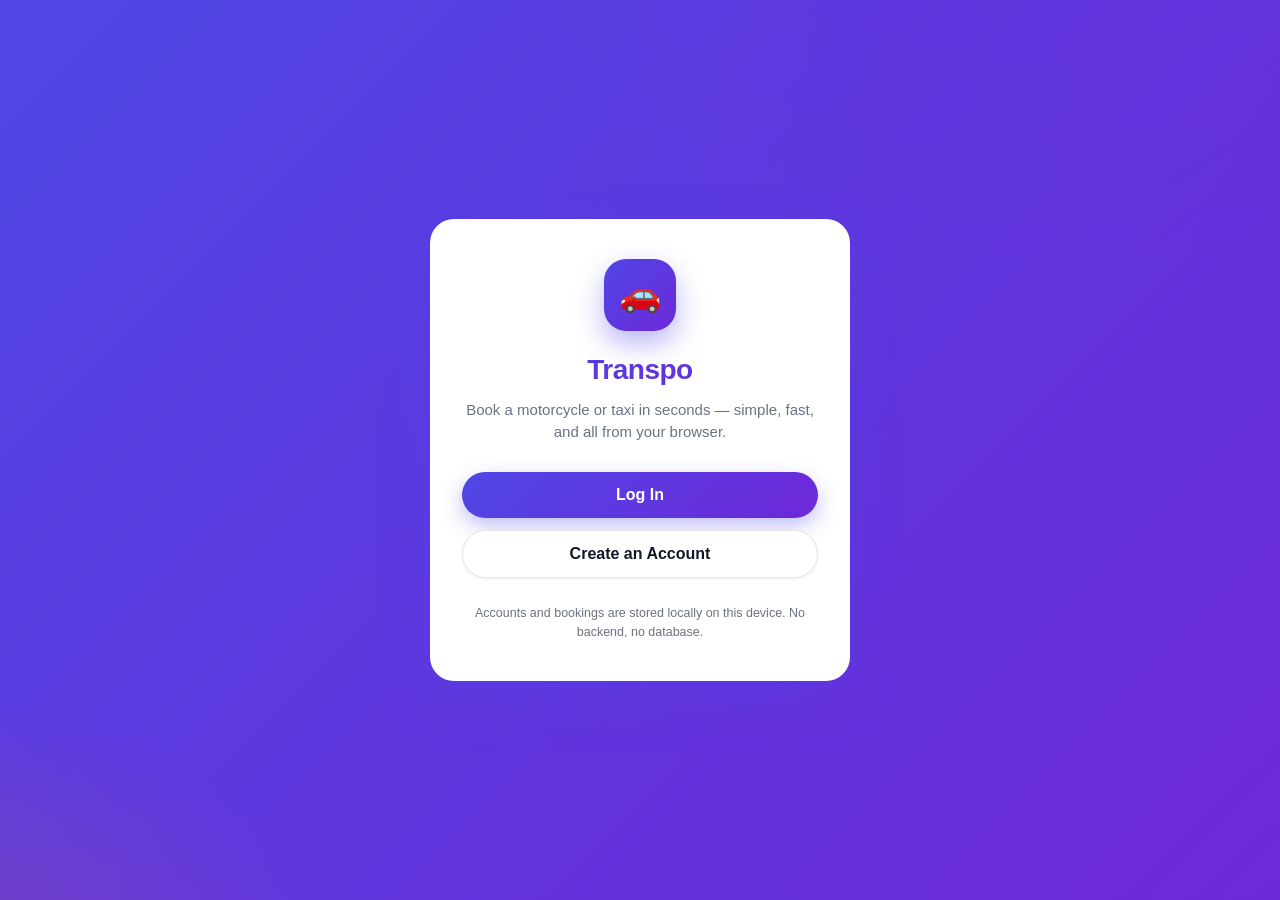
==== index.html @ 3ada086d "Initial commit" ====
<!DOCTYPE html>
<html lang="en">
<head>
  <meta charset="UTF-8">
  <meta name="viewport" content="width=device-width, initial-scale=1.0">
  <title>Transpo — Public Transportation Booking</title>
  <link rel="stylesheet" href="css/style.css">
</head>
<body>
  <main class="landing">
    <section class="landing-card">
      <div class="logo-badge">🚗</div>
      <h1 class="brand">Transpo</h1>
      <p class="tagline">Book a motorcycle or taxi in seconds — simple, fast, and all from your browser.</p>

      <div class="landing-actions">
        <a href="login.html" class="btn btn-primary btn-lg btn-block">Log In</a>
        <a href="register.html" class="btn btn-outline btn-lg btn-block">Create an Account</a>
      </div>

      <p class="landing-note">Accounts and bookings are stored locally on this device. No backend, no database.</p>
    </section>
  </main>

  <script src="js/storage.js"></script>
  <script>
    (function () {
      if (PTB.getCurrentUser()) {
        location.replace('dashboard.html');
      }
    })();
  </script>
</body>
</html>
---- css/style.css ----
/* ============================================================
   Transpo — Public Transportation Booking System
   Design system: indigo/purple primary, gray secondary, orange accent
   ============================================================ */

:root {
  --primary: #4f46e5;
  --primary-dark: #4338ca;
  --purple: #6d28d9;
  --gradient: linear-gradient(135deg, #4f46e5 0%, #6d28d9 100%);
  --accent: #f97316;
  --accent-soft: #fff4ed;
  --bg: #f5f6fa;
  --surface: #ffffff;
  --border: #e5e7eb;
  --text: #111827;
  --text-muted: #6b7280;
  --success: #16a34a;
  --success-soft: #ecfdf5;
  --danger: #dc2626;
  --danger-soft: #fef2f2;
  --info-soft: #eff6ff;
  --radius: 16px;
  --radius-sm: 10px;
  --shadow-sm: 0 1px 3px rgba(17, 24, 39, 0.08);
  --shadow: 0 10px 30px rgba(17, 24, 39, 0.08);
  --shadow-lg: 0 20px 50px rgba(79, 70, 229, 0.25);
  --font: -apple-system, BlinkMacSystemFont, "Segoe UI", Roboto, Helvetica, Arial, sans-serif;
}

*,
*::before,
*::after {
  box-sizing: border-box;
  margin: 0;
  padding: 0;
}

html {
  -webkit-text-size-adjust: 100%;
}

body {
  font-family: var(--font);
  background: var(--bg);
  color: var(--text);
  line-height: 1.5;
  min-height: 100vh;
}

a {
  color: var(--primary);
  text-decoration: none;
  font-weight: 600;
}

a:hover {
  color: var(--primary-dark);
}

button {
  font-family: inherit;
  cursor: pointer;
}

input {
  font-family: inherit;
}

/* ---------- Buttons ---------- */

.btn {
  display: inline-flex;
  align-items: center;
  justify-content: center;
  gap: 8px;
  border: none;
  border-radius: 9999px;
  padding: 12px 22px;
  font-size: 15px;
  font-weight: 600;
  line-height: 1;
  transition: transform 0.15s ease, box-shadow 0.15s ease, background-color 0.15s ease;
}

.btn:active {
  transform: scale(0.98);
}

.btn:disabled {
  opacity: 0.5;
  cursor: not-allowed;
  transform: none;
}

.btn-primary {
  background: var(--gradient);
  color: #fff;
  box-shadow: 0 8px 20px rgba(79, 70, 229, 0.35);
}

.btn-primary:hover:not(:disabled) {
  box-shadow: var(--shadow-lg);
}

.btn-accent {
  background: var(--accent);
  color: #fff;
  box-shadow: 0 8px 20px rgba(249, 115, 22, 0.3);
}

.btn-outline {
  background: var(--surface);
  color: var(--text);
  border: 1px solid var(--border);
  box-shadow: var(--shadow-sm);
}

.btn-outline:hover:not(:disabled) {
  border-color: var(--primary);
  color: var(--primary);
}

.btn-danger {
  background: var(--danger);
  color: #fff;
}

.btn-block {
  width: 100%;
}

.btn-lg {
  padding: 15px 26px;
  font-size: 16px;
}

/* ---------- Forms ---------- */

.form-group {
  margin-bottom: 18px;
}

.form-head {
  font-size: 20px;
  font-weight: 800;
  line-height: 1.3;
  margin-bottom: 16px;
}

.label {
  display: block;
  font-size: 13px;
  font-weight: 600;
  color: var(--text);
  margin-bottom: 6px;
}

.input {
  width: 100%;
  padding: 12px 14px;
  font-size: 15px;
  color: var(--text);
  background: var(--surface);
  border: 1.5px solid var(--border);
  border-radius: var(--radius-sm);
  transition: border-color 0.15s ease, box-shadow 0.15s ease;
}

.input:focus {
  outline: none;
  border-color: var(--primary);
  box-shadow: 0 0 0 3px rgba(79, 70, 229, 0.15);
}

.input.readonly {
  background: #f3f4f6;
  color: var(--text-muted);
  cursor: not-allowed;
}

.input:disabled {
  background: #f3f4f6;
  color: var(--text-muted);
  cursor: not-allowed;
  opacity: 1;
}

.input.invalid {
  border-color: var(--danger);
}

.field-error {
  display: none;
  font-size: 12.5px;
  color: var(--danger);
  margin-top: 5px;
}

.input.invalid + .field-error,
.field-error.show {
  display: block;
}

.password-wrap {
  position: relative;
}

.password-wrap .input {
  padding-right: 70px;
}

.toggle-pw {
  position: absolute;
  right: 8px;
  top: 50%;
  transform: translateY(-50%);
  background: none;
  border: none;
  color: var(--primary);
  font-size: 12.5px;
  font-weight: 600;
  padding: 6px 10px;
}

/* ---------- Alerts & badges ---------- */

.alert {
  display: none;
  padding: 12px 14px;
  border-radius: var(--radius-sm);
  font-size: 14px;
  margin-bottom: 16px;
}

.alert.show {
  display: block;
}

.alert-success {
  background: var(--success-soft);
  color: var(--success);
  border: 1px solid #bbf7d0;
}

.alert-error {
  background: var(--danger-soft);
  color: var(--danger);
  border: 1px solid #fecaca;
}

.alert-info {
  background: var(--info-soft);
  color: #1d4ed8;
  border: 1px solid #bfdbfe;
  font-size: 13px;
}

.badge {
  display: inline-flex;
  align-items: center;
  gap: 6px;
  padding: 4px 12px;
  border-radius: 9999px;
  font-size: 12.5px;
  font-weight: 700;
}

.badge-available,
.badge-active {
  background: var(--success-soft);
  color: var(--success);
}

.badge-unavailable,
.badge-offline,
.badge-cancelled {
  background: var(--danger-soft);
  color: var(--danger);
}

/* ---------- Cards ---------- */

.card {
  background: var(--surface);
  border: 1px solid var(--border);
  border-radius: var(--radius);
  box-shadow: var(--shadow-sm);
  padding: 20px;
}

/* ---------- Landing page ---------- */

.landing {
  min-height: 100vh;
  background:
    radial-gradient(1000px 600px at 85% -10%, rgba(109, 40, 217, 0.25), transparent 60%),
    radial-gradient(800px 500px at -10% 110%, rgba(249, 115, 22, 0.18), transparent 60%),
    var(--gradient);
  display: flex;
  align-items: center;
  justify-content: center;
  padding: 24px;
}

.landing-card {
  width: 100%;
  max-width: 420px;
  background: var(--surface);
  border-radius: 24px;
  box-shadow: var(--shadow-lg);
  padding: 40px 32px;
  text-align: center;
}

.logo-badge {
  width: 72px;
  height: 72px;
  border-radius: 22px;
  background: var(--gradient);
  display: inline-flex;
  align-items: center;
  justify-content: center;
  font-size: 34px;
  box-shadow: 0 12px 28px rgba(79, 70, 229, 0.4);
  margin-bottom: 18px;
}

.brand {
  font-size: 28px;
  font-weight: 800;
  letter-spacing: -0.5px;
}

.brand {
  background: var(--gradient);
  -webkit-background-clip: text;
  background-clip: text;
  -webkit-text-fill-color: transparent;
}

.landing-card p.tagline {
  color: var(--text-muted);
  margin: 8px 0 28px;
  font-size: 15px;
}

.landing-actions {
  display: flex;
  flex-direction: column;
  gap: 12px;
}

.landing-note {
  margin-top: 26px;
  font-size: 12.5px;
  color: var(--text-muted);
}

/* ---------- Auth pages ---------- */

.auth-page {
  min-height: 100vh;
  display: flex;
  align-items: center;
  justify-content: center;
  padding: 24px;
  background:
    radial-gradient(800px 500px at 110% -10%, rgba(109, 40, 217, 0.12), transparent 55%),
    radial-gradient(700px 450px at -10% 115%, rgba(249, 115, 22, 0.12), transparent 55%),
    var(--bg);
}

.auth-card {
  width: 100%;
  max-width: 400px;
  background: var(--surface);
  border-radius: 20px;
  box-shadow: var(--shadow);
  padding: 34px 30px;
}

.auth-card h1 {
  font-size: 22px;
  margin-bottom: 4px;
}

.auth-card .sub {
  color: var(--text-muted);
  font-size: 14px;
  margin-bottom: 24px;
}

.auth-switch {
  text-align: center;
  margin-top: 20px;
  font-size: 14px;
  color: var(--text-muted);
}

.auth-switch a {
  color: var(--accent);
}

.auth-switch a:hover {
  color: #ea580c;
}

/* ---------- App layout ---------- */

.app {
  max-width: 520px;
  margin: 0 auto;
  padding: 16px 16px 48px;
}

.topbar {
  display: flex;
  align-items: center;
  justify-content: space-between;
  gap: 10px;
  padding: 10px 2px 18px;
  position: relative;
  border-bottom: 1px solid var(--border);
}

.topbar .brand-sm {
  font-size: 18px;
  font-weight: 800;
  background: var(--gradient);
  -webkit-background-clip: text;
  background-clip: text;
  -webkit-text-fill-color: transparent;
}

.nav-links {
  display: flex;
  gap: 6px;
}

.nav-link {
  background: none;
  border: 1px solid var(--border);
  border-radius: 9999px;
  padding: 7px 13px;
  font-size: 13px;
  font-weight: 600;
  color: var(--text-muted);
  transition: all 0.15s ease;
}

.nav-link:hover {
  color: var(--primary);
  border-color: var(--primary);
}

.nav-link.active {
  background: var(--gradient);
  color: #fff;
  border-color: transparent;
}

/* Hamburger toggle button (hidden on desktop) */
.nav-toggle {
  display: none;
  width: 42px;
  height: 42px;
  margin-left: auto;
  border: 1px solid var(--border);
  border-radius: var(--radius-sm);
  background: var(--surface);
  box-shadow: var(--shadow-sm);
  padding: 0;
  justify-content: center;
  align-items: center;
  flex-direction: column;
  gap: 5px;
}

.nav-toggle span {
  display: block;
  width: 20px;
  height: 2px;
  border-radius: 2px;
  background: var(--text);
  transition: transform 0.2s ease, opacity 0.2s ease;
}

.nav-toggle.open span:nth-child(1) {
  transform: translateY(7px) rotate(45deg);
}

.nav-toggle.open span:nth-child(2) {
  opacity: 0;
}

.nav-toggle.open span:nth-child(3) {
  transform: translateY(-7px) rotate(-45deg);
}

/* Responsive: collapse navbar into hamburger menu */
@media (max-width: 560px) {
  .topbar {
    flex-wrap: nowrap;
  }

  .nav-links {
    display: none;
    flex-direction: column;
    align-items: stretch;
    position: absolute;
    top: calc(100% + 4px);
    left: 0;
    right: 0;
    background: var(--surface);
    border: 1px solid var(--border);
    border-radius: var(--radius);
    box-shadow: var(--shadow);
    padding: 10px;
    gap: 8px;
    z-index: 40;
  }

  .nav-links.open {
    display: flex;
  }

  .nav-toggle {
    display: inline-flex;
  }
}

.page-title {
  font-size: 22px;
  font-weight: 800;
  letter-spacing: -0.3px;
  margin-bottom: 4px;
}

.profile-avatar {
  width: 92px;
  height: 92px;
  margin: 10px auto 12px;
  display: flex;
  align-items: center;
  justify-content: center;
  border-radius: 50%;
  background: var(--gradient);
  color: #fff;
  font-size: 34px;
  font-weight: 800;
  letter-spacing: 1px;
  box-shadow: 0 10px 24px rgba(79, 70, 229, 0.35);
}

.profile-name {
  font-size: 20px;
  font-weight: 800;
  text-align: center;
  margin-bottom: 2px;
}

.page-sub {
  color: var(--text-muted);
  font-size: 14px;
  margin-bottom: 20px;
}

/* ---------- Dashboard ---------- */

.hero-card {
  background: var(--gradient);
  color: #fff;
  border-radius: var(--radius);
  padding: 26px 22px;
  margin-bottom: 20px;
  box-shadow: var(--shadow-lg);
}

.hero-card h2 {
  font-size: 22px;
  font-weight: 800;
  margin-bottom: 4px;
}

.hero-card p {
  opacity: 0.9;
  font-size: 14px;
}

.menu-grid {
  display: grid;
  grid-template-columns: 1fr 1fr;
  gap: 14px;
}

.menu-card {
  background: var(--surface);
  border: 1px solid var(--border);
  border-radius: var(--radius);
  box-shadow: var(--shadow-sm);
  padding: 20px 16px;
  text-align: center;
  transition: transform 0.15s ease, box-shadow 0.15s ease, border-color 0.15s ease;
}

.menu-card.clickable {
  cursor: pointer;
}

.menu-card.clickable:hover {
  transform: translateY(-3px);
  border-color: var(--primary);
  box-shadow: var(--shadow);
}

.menu-card .menu-icon {
  font-size: 30px;
  margin-bottom: 10px;
  display: block;
}

.menu-card .menu-label {
  font-weight: 700;
  font-size: 15px;
}

.menu-card .menu-desc {
  font-size: 12.5px;
  color: var(--text-muted);
  margin-top: 3px;
}

.menu-card.full {
  grid-column: 1 / -1;
  display: flex;
  align-items: center;
  justify-content: space-between;
  text-align: left;
  padding: 18px 20px;
}

.menu-card.full .btn {
  padding: 10px 18px;
  font-size: 13.5px;
}

.dashboard-stats {
  display: grid;
  grid-template-columns: 1fr 1fr;
  gap: 14px;
  margin-top: 14px;
}

.stat-card {
  background: var(--surface);
  border: 1px solid var(--border);
  border-radius: var(--radius);
  box-shadow: var(--shadow-sm);
  padding: 16px;
  cursor: pointer;
  transition: border-color 0.15s ease, transform 0.15s ease;
}

.stat-card:hover {
  border-color: var(--primary);
  transform: translateY(-2px);
}

.stat-card .stat-value {
  font-size: 24px;
  font-weight: 800;
  color: var(--primary);
}

.stat-card .stat-label {
  font-size: 12.5px;
  color: var(--text-muted);
}

/* ---------- Services ---------- */

.service-card {
  background: var(--surface);
  border: 1px solid var(--border);
  border-radius: var(--radius);
  box-shadow: var(--shadow-sm);
  padding: 22px 20px;
  margin-bottom: 16px;
  transition: border-color 0.15s ease, transform 0.15s ease;
}

.service-card.offline {
  opacity: 0.6;
}

/* Available driver pool */

.driver-pool {
  display: none;
  margin-bottom: 14px;
}

.driver-pool.show {
  display: block;
}

.driver-pool-card {
  display: flex;
  align-items: center;
  gap: 12px;
  background: var(--bg);
  border: 1px solid var(--border);
  border-radius: var(--radius-sm);
  padding: 10px 12px;
}

.driver-pool-card + .driver-pool-card {
  margin-top: 8px;
}

.driver-pool-card .driver-avatar {
  width: 42px;
  height: 42px;
  font-size: 17px;
  margin-bottom: 0;
  flex-shrink: 0;
}

.dp-info {
  flex: 1;
  min-width: 0;
}

.dp-name {
  font-weight: 700;
  font-size: 14px;
}

.dp-phone {
  font-size: 12.5px;
  color: var(--text-muted);
}

.driver-pool-card .btn-sm {
  padding: 9px 16px;
  font-size: 13px;
  flex-shrink: 0;
}

.empty-state.small {
  padding: 28px 20px;
}

.empty-state.small .em-icon {
  font-size: 32px;
}

.empty-state.small h3 {
  font-size: 15px;
}

.empty-state.small p {
  margin-bottom: 0;
}

.service-head {
  display: flex;
  align-items: center;
  gap: 14px;
  margin-bottom: 14px;
}

.service-icon {
  width: 52px;
  height: 52px;
  border-radius: 14px;
  background: var(--info-soft);
  display: flex;
  align-items: center;
  justify-content: center;
  font-size: 26px;
}

.service-head .s-name {
  font-size: 18px;
  font-weight: 800;
}

.service-head .s-sub {
  font-size: 13px;
  color: var(--text-muted);
  margin-top: 2px;
}

.service-prices {
  display: grid;
  grid-template-columns: 1fr 1fr;
  gap: 10px;
  margin-bottom: 16px;
}

.price-chip {
  background: var(--bg);
  border-radius: var(--radius-sm);
  padding: 10px 12px;
}

.price-chip .pc-label {
  font-size: 12px;
  color: var(--text-muted);
}

.price-chip .pc-value {
  font-size: 16px;
  font-weight: 800;
  color: var(--text);
}

.price-chip .pc-value .unit {
  font-size: 12px;
  font-weight: 600;
  color: var(--text-muted);
}

/* ---------- Booking / map ---------- */

.service-banner {
  display: flex;
  align-items: center;
  gap: 12px;
  background: var(--gradient);
  color: #fff;
  border-radius: var(--radius);
  padding: 16px 18px;
  margin-bottom: 18px;
  box-shadow: var(--shadow-lg);
}

.service-banner .sb-icon {
  font-size: 28px;
}

.service-banner .sb-name {
  font-weight: 800;
  font-size: 17px;
}

.service-banner .sb-sub {
  opacity: 0.9;
  font-size: 13px;
}

.map-block {
  position: relative;
  margin-bottom: 6px;
}

.map {
  position: relative;
  height: 360px;
  border-radius: var(--radius);
  border: 1.5px solid var(--border);
  overflow: hidden;
  z-index: 1;
}

.map .leaflet-container {
  z-index: 0;
  border-radius: inherit;
  font-family: var(--font);
}

.map-label {
  position: absolute;
  top: 12px;
  left: 50%;
  transform: translateX(-50%);
  background: rgba(255, 255, 255, 0.92);
  border: 1px solid var(--border);
  border-radius: 9999px;
  padding: 5px 14px;
  font-size: 11.5px;
  font-weight: 700;
  color: var(--text-muted);
  box-shadow: var(--shadow-sm);
  z-index: 1100;
  pointer-events: none;
  white-space: nowrap;
}

.leaflet-div-icon {
  background: transparent;
  border: none;
}

/* Custom map pins */
.pin {
  position: relative;
  width: 32px;
  height: 32px;
  border-radius: 50% 50% 50% 0;
  transform: rotate(-45deg);
  display: flex;
  align-items: center;
  justify-content: center;
  box-shadow: 0 6px 16px rgba(17, 24, 39, 0.35);
}

.pin span {
  transform: rotate(45deg);
  color: #fff;
  font-weight: 800;
  font-size: 14px;
}

.pin-pickup {
  background: var(--primary);
}

.pin-dest {
  background: var(--accent);
}

.map-legend {
  display: flex;
  gap: 16px;
  font-size: 12px;
  color: var(--text-muted);
  margin-bottom: 14px;
}

.map-legend .leg {
  display: inline-flex;
  align-items: center;
  gap: 6px;
}

.leg-dot {
  width: 11px;
  height: 11px;
  border-radius: 50%;
  display: inline-block;
}

.leg-dot.pickup {
  background: var(--primary);
}

.leg-dot.dropoff {
  background: var(--accent);
}

.route-readout {
  background: var(--surface);
  border: 1px solid var(--border);
  border-radius: var(--radius);
  box-shadow: var(--shadow-sm);
  padding: 14px 16px;
  margin-bottom: 16px;
  font-size: 14px;
}

.route-row {
  display: flex;
  align-items: center;
  gap: 10px;
}

.route-row .rr-icon {
  font-size: 16px;
}

.route-row .rr-text {
  color: var(--text-muted);
}

.route-row .rr-text strong {
  color: var(--text);
}

.route-row + .route-row {
  margin-top: 8px;
  padding-top: 8px;
  border-top: 1px dashed var(--border);
}

/* Stepper */

.stepper {
  display: inline-flex;
  align-items: center;
  gap: 16px;
  background: var(--bg);
  border: 1.5px solid var(--border);
  border-radius: 9999px;
  padding: 6px;
}

.stepper button {
  width: 34px;
  height: 34px;
  border-radius: 50%;
  border: none;
  background: var(--gradient);
  color: #fff;
  font-size: 18px;
  font-weight: 700;
  line-height: 1;
  transition: transform 0.12s ease;
}

.stepper button:active {
  transform: scale(0.92);
}

.stepper button:disabled {
  background: #d1d5db;
  cursor: not-allowed;
}

.stepper .count {
  font-size: 17px;
  font-weight: 800;
  min-width: 12px;
  text-align: center;
}

/* Fare board */

.fare-board {
  background: var(--surface);
  border: 1px solid var(--border);
  border-radius: var(--radius);
  box-shadow: var(--shadow-sm);
  padding: 18px;
  margin-top: 16px;
}

.fare-row {
  display: flex;
  justify-content: space-between;
  font-size: 14px;
  color: var(--text-muted);
  padding: 5px 0;
}

.fare-row strong {
  color: var(--text);
  font-weight: 600;
}

.fare-total {
  display: flex;
  justify-content: space-between;
  align-items: center;
  border-top: 1.5px dashed var(--border);
  margin-top: 10px;
  padding-top: 12px;
  font-size: 15px;
  font-weight: 700;
}

.fare-total .amount {
  font-size: 24px;
  font-weight: 800;
  color: var(--accent);
}

/* Driver card */

.driver-card {
  background: var(--surface);
  border: 1px solid var(--border);
  border-radius: var(--radius);
  box-shadow: var(--shadow);
  padding: 20px;
  margin-top: 18px;
  text-align: center;
}

.driver-avatar {
  width: 60px;
  height: 60px;
  border-radius: 50%;
  background: var(--gradient);
  color: #fff;
  display: inline-flex;
  align-items: center;
  justify-content: center;
  font-size: 24px;
  font-weight: 800;
  margin-bottom: 10px;
}

.driver-name {
  font-size: 17px;
  font-weight: 800;
}

.driver-phone {
  color: var(--text-muted);
  font-size: 14px;
  margin: 4px 0 10px;
}

.success-msg {
  background: var(--success-soft);
  color: var(--success);
  border: 1px solid #bbf7d0;
  border-radius: var(--radius);
  padding: 16px;
  font-weight: 700;
  font-size: 15px;
  margin-top: 18px;
  text-align: center;
}

.success-msg.cancelled {
  background: var(--danger-soft);
  color: var(--danger);
  border-color: #fecaca;
}

/* ---------- Overlay / loading ---------- */

.overlay {
  position: fixed;
  inset: 0;
  background: rgba(17, 24, 39, 0.72);
  backdrop-filter: blur(3px);
  display: none;
  align-items: center;
  justify-content: center;
  z-index: 50;
}

.overlay.show {
  display: flex;
}

.overlay-box {
  background: var(--surface);
  border-radius: 20px;
  padding: 34px 38px;
  text-align: center;
  box-shadow: var(--shadow-lg);
  max-width: 320px;
  width: calc(100% - 40px);
}

.spinner {
  width: 46px;
  height: 46px;
  border-radius: 50%;
  border: 4px solid var(--border);
  border-top-color: var(--primary);
  animation: spin 0.9s linear infinite;
  margin: 0 auto 16px;
}

@keyframes spin {
  to {
    transform: rotate(360deg);
  }
}

.pulse-road {
  font-size: 34px;
  margin-bottom: 10px;
  animation: pulse 1.2s ease-in-out infinite;
}

@keyframes pulse {
  0%, 100% {
    transform: scale(1);
    opacity: 1;
  }
  50% {
    transform: scale(1.15);
    opacity: 0.7;
  }
}

.overlay-box .ov-title {
  font-weight: 800;
  font-size: 16px;
}

.overlay-box .ov-sub {
  font-size: 13.5px;
  color: var(--text-muted);
  margin-top: 6px;
}

/* ---------- History ---------- */

.booking-item {
  background: var(--surface);
  border: 1px solid var(--border);
  border-radius: var(--radius);
  box-shadow: var(--shadow-sm);
  padding: 18px 18px 14px;
  margin-bottom: 14px;
}

.booking-top {
  display: flex;
  align-items: center;
  justify-content: space-between;
  gap: 10px;
  margin-bottom: 10px;
}

.booking-service {
  display: flex;
  align-items: center;
  gap: 10px;
  font-weight: 800;
  font-size: 15px;
}

.booking-service .bs-icon {
  font-size: 20px;
  width: 38px;
  height: 38px;
  border-radius: 10px;
  background: var(--info-soft);
  display: inline-flex;
  align-items: center;
  justify-content: center;
}

.booking-route {
  font-size: 14px;
  color: var(--text);
  background: var(--bg);
  border-radius: var(--radius-sm);
  padding: 10px 12px;
  margin-bottom: 10px;
}

.booking-route .br-label {
  font-size: 11px;
  font-weight: 700;
  color: var(--text-muted);
  text-transform: uppercase;
  letter-spacing: 0.4px;
}

.booking-route .br-stop {
  font-weight: 700;
}

.booking-route .br-arrow {
  color: var(--text-muted);
  margin: 0 6px;
}

.booking-meta {
  display: grid;
  grid-template-columns: 1fr 1fr;
  gap: 8px;
  font-size: 13.5px;
  color: var(--text-muted);
  margin-bottom: 12px;
}

.booking-meta strong {
  color: var(--text);
}

.booking-meta .bm-fare {
  font-size: 17px;
  font-weight: 800;
  color: var(--accent);
}

.booking-meta .bm-fare strong {
  color: var(--accent);
}

.divider {
  border: none;
  border-top: 1px dashed var(--border);
  margin: 10px 0;
}

.booking-driver {
  font-size: 13.5px;
  color: var(--text-muted);
  margin-bottom: 12px;
}

.booking-driver strong {
  color: var(--text);
}

.booking-footer {
  display: flex;
  align-items: center;
  justify-content: space-between;
  gap: 10px;
}

.booking-date {
  font-size: 12px;
  color: var(--text-muted);
}

.cancel-btn {
  background: var(--danger-soft);
  color: var(--danger);
  border: 1px solid #fecaca;
  border-radius: 9999px;
  padding: 8px 18px;
  font-size: 13px;
  font-weight: 700;
  transition: background-color 0.15s ease;
}

.cancel-btn:hover {
  background: var(--danger);
  color: #fff;
}

.cancel-btn.confirming {
  background: var(--danger);
  color: #fff;
}

/* ---------- About ---------- */

.about-hero-icon {
  width: 52px;
  height: 52px;
  border-radius: 14px;
  background: rgba(255, 255, 255, 0.2);
  display: inline-flex;
  align-items: center;
  justify-content: center;
  font-size: 26px;
  margin-bottom: 12px;
}

.about-h {
  font-size: 15px;
  font-weight: 800;
  margin-bottom: 8px;
}

.about-p {
  font-size: 14px;
  color: var(--text-muted);
}

.about-p.sm {
  font-size: 13px;
  margin-top: 2px;
}

.about-feature {
  display: flex;
  align-items: flex-start;
  gap: 12px;
  padding: 6px 0;
}

.about-feature + .about-feature {
  border-top: 1px dashed var(--border);
  margin-top: 8px;
}

.about-feature .af-icon {
  width: 40px;
  height: 40px;
  border-radius: 10px;
  background: var(--info-soft);
  display: inline-flex;
  align-items: center;
  justify-content: center;
  font-size: 20px;
  flex-shrink: 0;
}

.about-steps {
  margin: 0;
  padding-left: 20px;
}

.about-steps li {
  font-size: 14px;
  color: var(--text-muted);
  margin-bottom: 8px;
}

.about-detail {
  display: flex;
  align-items: center;
  justify-content: space-between;
  gap: 12px;
  padding: 8px 0;
  font-size: 13.5px;
}

.about-detail + .about-detail {
  border-top: 1px dashed var(--border);
}

.about-detail .ad-label {
  color: var(--text-muted);
}

.about-detail .ad-value {
  font-weight: 700;
  text-align: right;
}

/* ---------- Footer ---------- */

.site-footer {
  background: #111827;
  color: #cbd5e1;
  border-top: 3px solid var(--primary);
  margin-top: 48px;
}

.site-footer a {
  color: #cbd5e1;
  font-weight: 600;
}

.site-footer a:hover {
  color: #fff;
}

.footer-inner {
  max-width: 560px;
  margin: 0 auto;
  padding: 28px 16px 18px;
}

.footer-head {
  display: flex;
  flex-wrap: wrap;
  justify-content: space-between;
  align-items: flex-start;
  gap: 18px;
  margin-bottom: 18px;
}

.footer-brand .brand-sm {
  font-size: 20px;
  font-weight: 800;
  color: #fff;
  background: var(--gradient);
  -webkit-background-clip: text;
  background-clip: text;
  -webkit-text-fill-color: transparent;
}

.footer-brand p {
  font-size: 13px;
  color: #9ca3af;
  margin-top: 4px;
  max-width: 210px;
}

.footer-links {
  display: grid;
  grid-template-columns: 1fr 1fr;
  gap: 6px 22px;
}

.footer-links a {
  font-size: 13.5px;
}

.footer-contact {
  border-top: 1px solid rgba(255, 255, 255, 0.12);
  padding-top: 16px;
  margin-bottom: 14px;
}

.fc-row {
  display: flex;
  align-items: center;
  gap: 10px;
  font-size: 13.5px;
  padding: 5px 0;
}

.fc-icon {
  width: 28px;
  height: 28px;
  border-radius: 8px;
  background: rgba(255, 255, 255, 0.1);
  display: inline-flex;
  align-items: center;
  justify-content: center;
  font-size: 14px;
  flex-shrink: 0;
}

.footer-bottom {
  border-top: 1px solid rgba(255, 255, 255, 0.12);
  padding-top: 14px;
  font-size: 12px;
  color: #9ca3af;
  text-align: center;
}

/* ---------- Empty state ---------- */

.empty-state {
  text-align: center;
  padding: 48px 20px;
  background: var(--surface);
  border: 1px dashed var(--border);
  border-radius: var(--radius);
}

.empty-state .em-icon {
  font-size: 44px;
  margin-bottom: 12px;
}

.empty-state h3 {
  font-size: 16px;
  margin-bottom: 4px;
}

.empty-state p {
  color: var(--text-muted);
  font-size: 13.5px;
  margin-bottom: 18px;
}

/* ---------- Utility ---------- */

.mt-16 { margin-top: 16px; }
.mt-8 { margin-top: 8px; }
.mb-16 { margin-bottom: 16px; }
.mb-8 { margin-bottom: 8px; }
.muted { color: var(--text-muted); }
.text-center { text-align: center; }
.hidden { display: none !important; }

@media (max-width: 420px) {
  .menu-grid,
  .dashboard-stats {
    grid-template-columns: 1fr;
  }

  .service-prices {
    grid-template-columns: 1fr;
  }
}
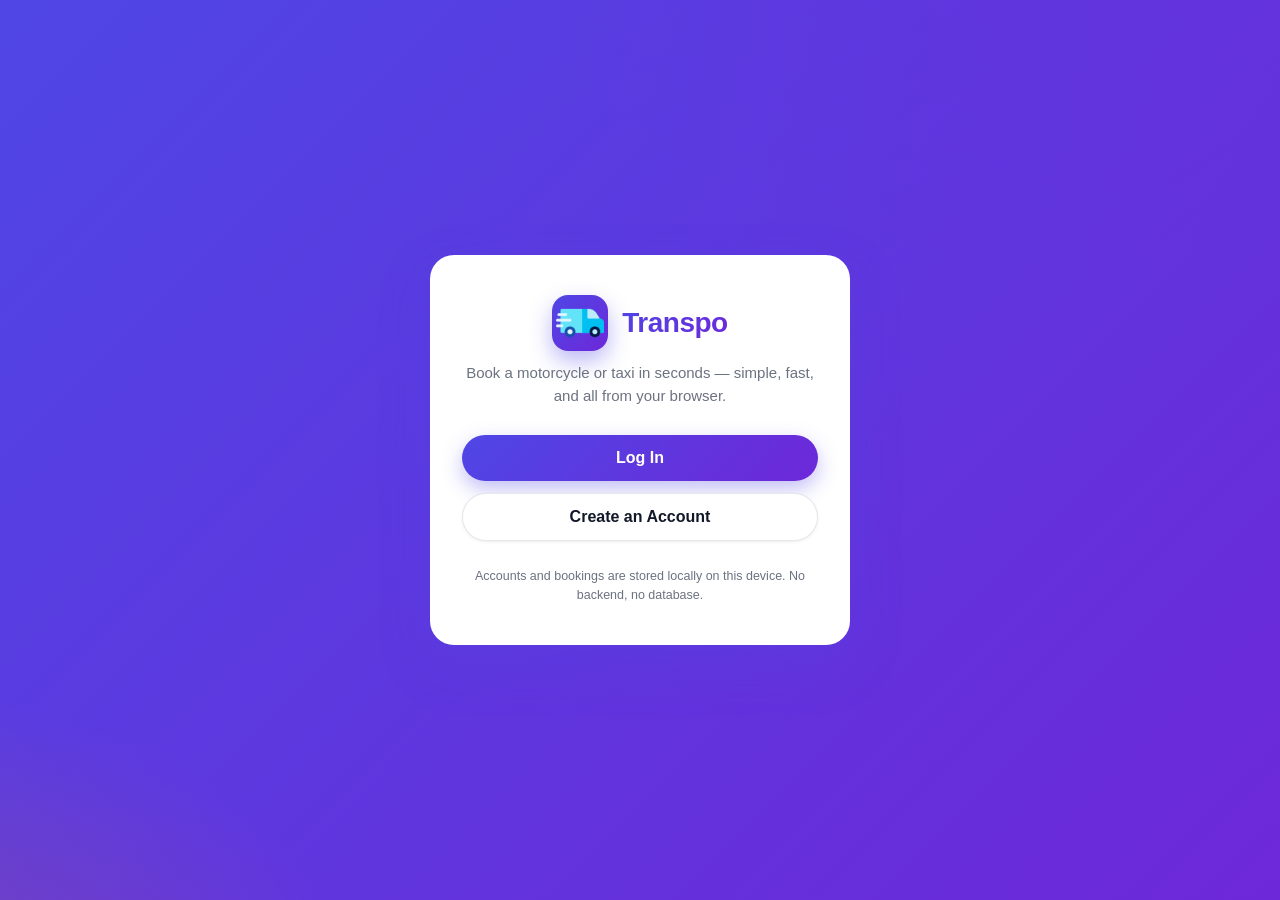
==== commit 56cff80d: "Update new changes" ====
--- a/index.html
+++ b/index.html
@@ -9,8 +9,10 @@
 <body>
   <main class="landing">
     <section class="landing-card">
-      <div class="logo-badge">🚗</div>
-      <h1 class="brand">Transpo</h1>
+      <div class="brand-wrap">
+        <div class="logo-badge"><img src="assets/fast-delivery.png" alt="Transpo logo"></div>
+        <h1 class="brand">Transpo</h1>
+      </div>
       <p class="tagline">Book a motorcycle or taxi in seconds — simple, fast, and all from your browser.</p>
 
       <div class="landing-actions">
--- a/css/style.css
+++ b/css/style.css
@@ -326,6 +326,32 @@
   margin-bottom: 18px;
 }
 
+.logo-badge img {
+  width: 58px;
+  height: 58px;
+  display: block;
+}
+
+.brand-wrap {
+  display: inline-flex;
+  align-items: center;
+  gap: 14px;
+  justify-content: center;
+}
+
+.brand-wrap .logo-badge {
+  width: 56px;
+  height: 56px;
+  border-radius: 16px;
+  margin-bottom: 0;
+  box-shadow: 0 10px 22px rgba(79, 70, 229, 0.38);
+}
+
+.brand-wrap .logo-badge img {
+  width: 48px;
+  height: 48px;
+}
+
 .brand {
   font-size: 28px;
   font-weight: 800;
@@ -1104,6 +1130,13 @@
   margin: 4px 0 10px;
 }
 
+.driver-proximity {
+  margin-top: 4px;
+  font-size: 13.5px;
+  font-weight: 700;
+  color: var(--primary);
+}
+
 .success-msg {
   background: var(--success-soft);
   color: var(--success);
@@ -1122,6 +1155,109 @@
   border-color: #fecaca;
 }
 
+/* ---------- Live driver tracking ---------- */
+
+.tracking-card {
+  margin-top: 18px;
+  text-align: left;
+}
+
+.tracking-head {
+  display: flex;
+  align-items: center;
+  justify-content: space-between;
+  gap: 10px;
+  margin-bottom: 12px;
+}
+
+.tracking-title {
+  font-size: 16px;
+  font-weight: 800;
+}
+
+.tracking-sub {
+  font-size: 12.5px;
+  color: var(--text-muted);
+  margin-top: 2px;
+}
+
+.track-map {
+  height: 300px;
+  margin-bottom: 6px;
+}
+
+.tracking-row {
+  display: flex;
+  justify-content: space-between;
+  align-items: center;
+  gap: 10px;
+  font-size: 13.5px;
+  color: var(--text-muted);
+  padding: 9px 0;
+  border-bottom: 1px dashed var(--border);
+}
+
+.tracking-row:last-child {
+  border-bottom: none;
+  padding-bottom: 0;
+}
+
+.tracking-row strong {
+  color: var(--text);
+}
+
+.tracking-row .eta-value {
+  color: var(--accent);
+  font-size: 16px;
+  font-weight: 800;
+}
+
+.driver-bubble {
+  position: relative;
+  width: 42px;
+  height: 42px;
+  border-radius: 50%;
+  background: var(--accent);
+  border: 3px solid #fff;
+  box-shadow: 0 4px 14px rgba(17, 24, 39, 0.35);
+  display: flex;
+  align-items: center;
+  justify-content: center;
+  font-size: 20px;
+}
+
+.driver-bubble::after {
+  content: '';
+  position: absolute;
+  inset: -7px;
+  border-radius: 50%;
+  border: 2px solid rgba(249, 115, 22, 0.55);
+  animation: driver-pulse 1.6s ease-out infinite;
+}
+
+.proximity-tip {
+  background: var(--surface);
+  border: 1px solid var(--border);
+  border-radius: 9999px;
+  padding: 3px 11px;
+  font-size: 12px;
+  font-weight: 700;
+  color: var(--primary);
+  box-shadow: var(--shadow-sm);
+  white-space: nowrap;
+}
+
+@keyframes driver-pulse {
+  0% {
+    transform: scale(0.6);
+    opacity: 1;
+  }
+  100% {
+    transform: scale(1.5);
+    opacity: 0;
+  }
+}
+
 /* ---------- Overlay / loading ---------- */
 
 .overlay {
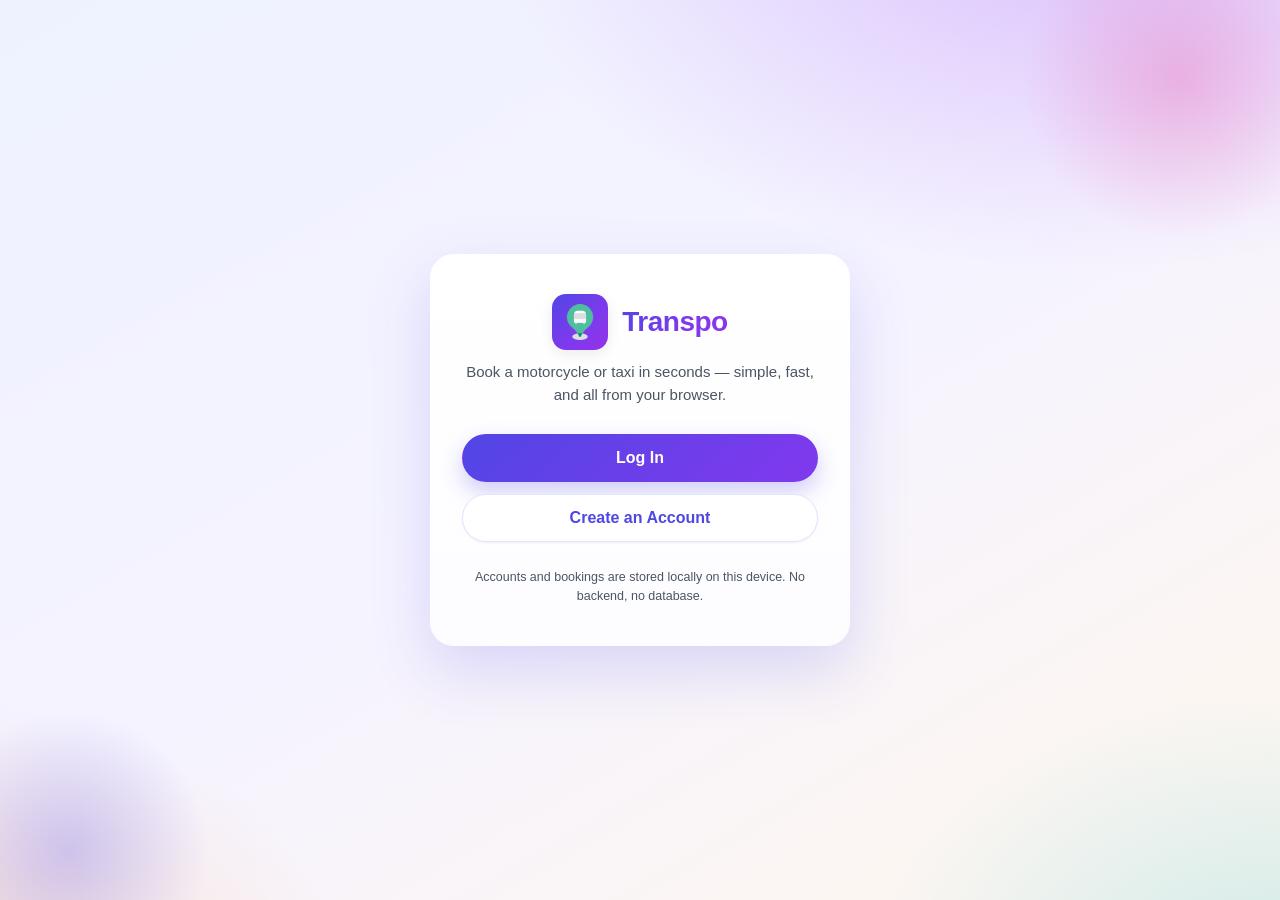
==== commit ba646ffa: "Update booking system" ====
--- a/index.html
+++ b/index.html
@@ -1,3 +1,5 @@
+<!--This is a testing-->
+
 <!DOCTYPE html>
 <html lang="en">
 <head>
@@ -10,7 +12,7 @@
   <main class="landing">
     <section class="landing-card">
       <div class="brand-wrap">
-        <div class="logo-badge"><img src="assets/fast-delivery.png" alt="Transpo logo"></div>
+        <div class="logo-badge"><img src="assets/location.png" alt="Transpo logo"></div>
         <h1 class="brand">Transpo</h1>
       </div>
       <p class="tagline">Book a motorcycle or taxi in seconds — simple, fast, and all from your browser.</p>
--- a/css/style.css
+++ b/css/style.css
@@ -1,31 +1,137 @@
-/* ============================================================
-   Transpo — Public Transportation Booking System
-   Design system: indigo/purple primary, gray secondary, orange accent
-   ============================================================ */
+/* this is a testing comment */
+
+/* Transpo — design tokens
+   One brand hue (indigo), one functional accent (amber, for money and timing),
+   a neutral ramp, and one shared hover + motion language. */
 
 :root {
+  /* Brand */
   --primary: #4f46e5;
   --primary-dark: #4338ca;
-  --purple: #6d28d9;
-  --gradient: linear-gradient(135deg, #4f46e5 0%, #6d28d9 100%);
-  --accent: #f97316;
-  --accent-soft: #fff4ed;
-  --bg: #f5f6fa;
-  --surface: #ffffff;
-  --border: #e5e7eb;
-  --text: #111827;
-  --text-muted: #6b7280;
-  --success: #16a34a;
+  --primary-deep: #3730a3;
+  --primary-tint: #eef2ff;
+  --primary-tint-strong: #e0e7ff;
+
+  /* Gradients are where the colour comes from. They live here as tokens so the
+     whole app shifts together instead of every component inventing its own.
+     The brand ramp stays dark enough for white text at every stop. */
+  --grad-brand: linear-gradient(135deg, #4f46e5 0%, #7c3aed 55%, #9333ea 100%);
+  --grad-warm: linear-gradient(135deg, #f59e0b 0%, #f97316 55%, #fb7185 100%);
+  --grad-cool: linear-gradient(135deg, #0ea5e9 0%, #6366f1 100%);
+  --grad-fresh: linear-gradient(135deg, #10b981 0%, #06b6d4 100%);
+  --grad-danger: linear-gradient(135deg, #e11d48 0%, #be123c 100%);
+  --gradient: var(--grad-brand);
+
+  /* Accent — dark enough to pass AA as text; the bright tone is for graphics only */
+  --accent: #b45309;
+  --accent-strong: #92400e;
+  --accent-bright: #f97316;
+  --accent-soft: #fff7ed;
+  --accent-border: #fed7aa;
+
+  /* Neutrals */
+  --n-0: #ffffff;
+  --n-50: #f5f6fa;
+  --n-100: #eceef3;
+  --n-200: #e3e6ec;
+  --n-300: #cbd0da;
+  --n-400: #9aa2b1;
+  --n-500: #6b7280;
+  --n-600: #4b5563;
+  --n-700: #374151;
+  --n-800: #1f2937;
+  --n-900: #111827;
+
+  /* Surfaces & text */
+  --bg: #f4f5fb;
+  --surface: var(--n-0);
+  --surface-sunken: var(--n-100);
+  --border: var(--n-200);
+  --border-strong: var(--n-300);
+  --text: var(--n-900);
+  --text-muted: var(--n-600);
+
+  /* Status */
+  --success: #15803d;
   --success-soft: #ecfdf5;
+  --success-border: #a7f3d0;
   --danger: #dc2626;
+  --danger-strong: #b91c1c;
   --danger-soft: #fef2f2;
+  --danger-border: #fecaca;
+  --info: #1d4ed8;
   --info-soft: #eff6ff;
-  --radius: 16px;
+  --info-border: #bfdbfe;
+
+  /* Controls */
+  --btn-bg: var(--n-100);
+  --btn-bg-hover: var(--n-200);
+  --btn-border: var(--n-300);
+  --card-tint: var(--primary-tint);
+
+  /* Radius */
+  --radius-xs: 8px;
   --radius-sm: 10px;
-  --shadow-sm: 0 1px 3px rgba(17, 24, 39, 0.08);
-  --shadow: 0 10px 30px rgba(17, 24, 39, 0.08);
-  --shadow-lg: 0 20px 50px rgba(79, 70, 229, 0.25);
+  --radius: 14px;
+  --radius-lg: 18px;
+  --radius-xl: 24px;
+  --radius-pill: 9999px;
+
+  /* Elevation — neutral for structure, tinted for anything that acts */
+  --shadow-sm: 0 1px 2px rgba(17, 24, 39, 0.06);
+  --shadow: 0 4px 14px rgba(17, 24, 39, 0.08);
+  --shadow-lg: 0 16px 40px rgba(17, 24, 39, 0.14);
+  --glow-brand: 0 10px 22px rgba(79, 70, 229, 0.26);
+  --glow-violet: 0 10px 22px rgba(124, 58, 237, 0.26);
+  --glow-warm: 0 10px 22px rgba(249, 115, 22, 0.24);
+  --glow-fresh: 0 10px 22px rgba(16, 185, 129, 0.22);
+  --glow-soft: 0 14px 34px rgba(79, 70, 229, 0.10);
+
+  /* Motion */
+  --dur-fast: 120ms;
+  --dur: 180ms;
+  --dur-slow: 420ms;
+  --ease: cubic-bezier(0.2, 0.7, 0.3, 1);
+
+  /* Focus */
+  --ring: 0 0 0 3px rgba(79, 70, 229, 0.28);
+  --ring-danger: 0 0 0 3px rgba(220, 38, 38, 0.18);
+
+  /* Hover — one shared language: a 2px lift, one shadow step, brand border.
+     Neutralised for touch pointers and reduced-motion users (see below). */
+  --hover-lift: -2px;
+  --hover-shadow: var(--shadow);
+  --hover-border: var(--primary);
+
+  /* Controls lift less than cards so they never look like they float. */
+  --lift-control: -1px;
+
   --font: -apple-system, BlinkMacSystemFont, "Segoe UI", Roboto, Helvetica, Arial, sans-serif;
+}
+
+@media (hover: none), (prefers-reduced-motion: reduce) {
+  :root {
+    --hover-lift: 0px;
+    --hover-shadow: var(--shadow-sm);
+  }
+}
+
+/* ---------- Accessibility ---------- */
+
+:focus-visible {
+  outline: 2px solid var(--primary);
+  outline-offset: 2px;
+}
+
+@media (prefers-reduced-motion: reduce) {
+  *,
+  *::before,
+  *::after {
+    animation-duration: 0.01ms !important;
+    animation-iteration-count: 1 !important;
+    transition-duration: 0.01ms !important;
+    scroll-behavior: auto !important;
+  }
 }
 
 *,
@@ -48,10 +154,43 @@
   min-height: 100vh;
 }
 
+/* Three soft colour fields drifting behind every page. Fixed so they stay put
+   while the page scrolls, and behind the content so no component has to know
+   they exist. The landing and auth pages paint their own full-bleed colour, so
+   these only show through the app shell. */
+body::before {
+  content: '';
+  position: fixed;
+  inset: -12% -8% auto -8%;
+  height: 76vh;
+  z-index: -1;
+  pointer-events: none;
+  background:
+    radial-gradient(closest-side, rgba(99, 102, 241, 0.30), transparent 70%),
+    radial-gradient(closest-side, rgba(236, 72, 153, 0.20), transparent 70%),
+    radial-gradient(closest-side, rgba(249, 115, 22, 0.16), transparent 70%);
+  background-size: 64vw 64vw, 52vw 52vw, 46vw 46vw;
+  background-position: 8% 0%, 92% 4%, 58% 54%;
+  background-repeat: no-repeat;
+  filter: blur(8px);
+  animation: aurora-drift 28s var(--ease) infinite alternate;
+}
+
+@keyframes aurora-drift {
+  from {
+    transform: translate3d(0, 0, 0) scale(1);
+  }
+
+  to {
+    transform: translate3d(0, 3%, 0) scale(1.08);
+  }
+}
+
 a {
   color: var(--primary);
   text-decoration: none;
   font-weight: 600;
+  transition: color var(--dur-fast) var(--ease);
 }
 
 a:hover {
@@ -74,13 +213,26 @@
   align-items: center;
   justify-content: center;
   gap: 8px;
-  border: none;
-  border-radius: 9999px;
+  background: var(--btn-bg);
+  color: var(--text);
+  border: 1px solid var(--btn-border);
+  border-radius: var(--radius-pill);
   padding: 12px 22px;
   font-size: 15px;
   font-weight: 600;
   line-height: 1;
-  transition: transform 0.15s ease, box-shadow 0.15s ease, background-color 0.15s ease;
+  box-shadow: var(--shadow-sm);
+  transition: transform var(--dur) var(--ease),
+    background-color var(--dur-fast) var(--ease),
+    border-color var(--dur-fast) var(--ease),
+    box-shadow var(--dur) var(--ease),
+    color var(--dur-fast) var(--ease);
+}
+
+.btn:hover:not(:disabled) {
+  background: var(--btn-bg-hover);
+  transform: translateY(var(--lift-control));
+  box-shadow: var(--shadow);
 }
 
 .btn:active {
@@ -88,42 +240,69 @@
 }
 
 .btn:disabled {
-  opacity: 0.5;
+  opacity: 0.55;
   cursor: not-allowed;
   transform: none;
-}
-
-.btn-primary {
-  background: var(--gradient);
+  box-shadow: none;
+}
+
+/* Actions carry the brand gradient; secondary and destructive actions stay on
+   light surfaces so one filled button per screen keeps its meaning. Scripts swap
+   these classes to mark state (see services.js, booking.js), so every variant
+   needs its own hover and disabled state. */
+.btn-primary,
+.btn-accent {
+  background: var(--grad-brand);
+  background-size: 170% 170%;
+  background-position: 0% 50%;
   color: #fff;
-  box-shadow: 0 8px 20px rgba(79, 70, 229, 0.35);
-}
-
-.btn-primary:hover:not(:disabled) {
-  box-shadow: var(--shadow-lg);
-}
-
-.btn-accent {
-  background: var(--accent);
-  color: #fff;
-  box-shadow: 0 8px 20px rgba(249, 115, 22, 0.3);
+  border-color: transparent;
+  font-weight: 700;
+  box-shadow: var(--glow-brand);
+  transition: transform var(--dur) var(--ease),
+    box-shadow var(--dur) var(--ease),
+    background-position var(--dur-slow) var(--ease);
+}
+
+.btn-primary:hover:not(:disabled),
+.btn-accent:hover:not(:disabled) {
+  background: var(--grad-brand);
+  background-position: 100% 50%;
+  transform: translateY(var(--lift-control));
+  box-shadow: var(--glow-violet);
+}
+
+.btn-primary:disabled,
+.btn-accent:disabled {
+  background: var(--n-200);
+  background-size: auto;
+  color: var(--n-500);
+  border-color: transparent;
+  box-shadow: none;
+  transform: none;
 }
 
 .btn-outline {
   background: var(--surface);
-  color: var(--text);
-  border: 1px solid var(--border);
-  box-shadow: var(--shadow-sm);
+  color: var(--primary);
+  border-color: var(--primary-tint-strong);
 }
 
 .btn-outline:hover:not(:disabled) {
+  background: var(--primary-tint);
+  color: var(--primary-dark);
   border-color: var(--primary);
-  color: var(--primary);
 }
 
 .btn-danger {
-  background: var(--danger);
-  color: #fff;
+  background: var(--surface);
+  color: var(--danger);
+  border-color: var(--danger-border);
+}
+
+.btn-danger:hover:not(:disabled) {
+  background: var(--danger-soft);
+  border-color: var(--danger);
 }
 
 .btn-block {
@@ -162,25 +341,33 @@
   font-size: 15px;
   color: var(--text);
   background: var(--surface);
-  border: 1.5px solid var(--border);
+  border: 1.5px solid var(--border-strong);
   border-radius: var(--radius-sm);
-  transition: border-color 0.15s ease, box-shadow 0.15s ease;
+  transition: border-color var(--dur-fast) var(--ease), box-shadow var(--dur-fast) var(--ease);
+}
+
+.input::placeholder {
+  color: var(--n-500);
+}
+
+.input:hover:not(:disabled):not(.readonly) {
+  border-color: var(--n-400);
 }
 
 .input:focus {
   outline: none;
   border-color: var(--primary);
-  box-shadow: 0 0 0 3px rgba(79, 70, 229, 0.15);
+  box-shadow: var(--ring);
 }
 
 .input.readonly {
-  background: #f3f4f6;
+  background: var(--n-100);
   color: var(--text-muted);
   cursor: not-allowed;
 }
 
 .input:disabled {
-  background: #f3f4f6;
+  background: var(--n-100);
   color: var(--text-muted);
   cursor: not-allowed;
   opacity: 1;
@@ -188,6 +375,10 @@
 
 .input.invalid {
   border-color: var(--danger);
+}
+
+.input.invalid:focus {
+  box-shadow: var(--ring-danger);
 }
 
 .field-error {
@@ -216,11 +407,18 @@
   top: 50%;
   transform: translateY(-50%);
   background: none;
-  border: none;
+  border: 1px solid transparent;
+  border-radius: var(--radius-pill);
   color: var(--primary);
   font-size: 12.5px;
   font-weight: 600;
-  padding: 6px 10px;
+  padding: 5px 10px;
+  transition: background-color var(--dur-fast) var(--ease), color var(--dur-fast) var(--ease);
+}
+
+.toggle-pw:hover {
+  background: var(--primary-tint);
+  color: var(--primary-dark);
 }
 
 /* ---------- Alerts & badges ---------- */
@@ -231,6 +429,8 @@
   border-radius: var(--radius-sm);
   font-size: 14px;
   margin-bottom: 16px;
+  border: 1px solid transparent;
+  border-left-width: 4px;
 }
 
 .alert.show {
@@ -240,19 +440,19 @@
 .alert-success {
   background: var(--success-soft);
   color: var(--success);
-  border: 1px solid #bbf7d0;
+  border-color: var(--success-border);
 }
 
 .alert-error {
   background: var(--danger-soft);
   color: var(--danger);
-  border: 1px solid #fecaca;
+  border-color: var(--danger-border);
 }
 
 .alert-info {
   background: var(--info-soft);
-  color: #1d4ed8;
-  border: 1px solid #bfdbfe;
+  color: var(--info);
+  border-color: var(--info-border);
   font-size: 13px;
 }
 
@@ -261,30 +461,45 @@
   align-items: center;
   gap: 6px;
   padding: 4px 12px;
-  border-radius: 9999px;
+  border-radius: var(--radius-pill);
+  border: 1px solid transparent;
   font-size: 12.5px;
   font-weight: 700;
 }
 
 .badge-available,
 .badge-active {
-  background: var(--success-soft);
+  background: linear-gradient(135deg, #ecfdf5, #d7f7e6);
   color: var(--success);
+  border-color: var(--success-border);
+  box-shadow: 0 2px 10px rgba(21, 128, 61, 0.14);
 }
 
 .badge-unavailable,
 .badge-offline,
 .badge-cancelled {
-  background: var(--danger-soft);
+  background: linear-gradient(135deg, #fef2f2, #ffe0e0);
   color: var(--danger);
+  border-color: var(--danger-border);
+  box-shadow: 0 2px 10px rgba(220, 38, 38, 0.12);
+}
+
+.badge-completed {
+  background: linear-gradient(135deg, var(--info-soft), #e0e7ff);
+  color: var(--info);
+  border-color: var(--info-border);
+  box-shadow: 0 2px 10px rgba(29, 78, 216, 0.12);
 }
 
 /* ---------- Cards ---------- */
 
+/* Cards keep a white body but wear the brand as a gradient hairline (see each
+   component rule below), so a page of them reads as one set rather than a
+   stack of grey rectangles. */
 .card {
   background: var(--surface);
   border: 1px solid var(--border);
-  border-radius: var(--radius);
+  border-radius: var(--radius-lg);
   box-shadow: var(--shadow-sm);
   padding: 20px;
 }
@@ -293,22 +508,55 @@
 
 .landing {
   min-height: 100vh;
+  position: relative;
+  overflow: hidden;
   background:
-    radial-gradient(1000px 600px at 85% -10%, rgba(109, 40, 217, 0.25), transparent 60%),
-    radial-gradient(800px 500px at -10% 110%, rgba(249, 115, 22, 0.18), transparent 60%),
-    var(--gradient);
+    radial-gradient(1000px 600px at 85% -10%, rgba(168, 85, 247, 0.32), transparent 60%),
+    radial-gradient(800px 500px at -10% 110%, rgba(249, 115, 22, 0.20), transparent 60%),
+    radial-gradient(700px 500px at 100% 110%, rgba(6, 182, 212, 0.20), transparent 60%),
+    linear-gradient(150deg, #eef2ff 0%, #f5f3ff 50%, #fff7ed 100%);
+  background-size: auto, auto, auto, auto;
   display: flex;
   align-items: center;
   justify-content: center;
   padding: 24px;
+}
+
+/* Slow drift so the first screen the app ever shows is not a still image. */
+.landing::before,
+.landing::after {
+  content: '';
+  position: absolute;
+  border-radius: 50%;
+  pointer-events: none;
+}
+
+.landing::before {
+  width: 320px;
+  height: 320px;
+  top: -80px;
+  right: -60px;
+  background: radial-gradient(circle, rgba(236, 72, 153, 0.28), transparent 70%);
+  animation: aurora-drift 22s var(--ease) infinite alternate;
+}
+
+.landing::after {
+  width: 280px;
+  height: 280px;
+  bottom: -90px;
+  left: -70px;
+  background: radial-gradient(circle, rgba(79, 70, 229, 0.24), transparent 70%);
+  animation: aurora-drift 26s var(--ease) infinite alternate-reverse;
 }
 
 .landing-card {
   width: 100%;
   max-width: 420px;
-  background: var(--surface);
-  border-radius: 24px;
-  box-shadow: var(--shadow-lg);
+  position: relative;
+  z-index: 1;
+  background: linear-gradient(180deg, #ffffff, #fdfcff);
+  border-radius: var(--radius-xl);
+  box-shadow: 0 24px 60px rgba(79, 70, 229, 0.18);
   padding: 40px 32px;
   text-align: center;
 }
@@ -316,13 +564,13 @@
 .logo-badge {
   width: 72px;
   height: 72px;
-  border-radius: 22px;
+  border-radius: var(--radius-lg);
   background: var(--gradient);
   display: inline-flex;
   align-items: center;
   justify-content: center;
   font-size: 34px;
-  box-shadow: 0 12px 28px rgba(79, 70, 229, 0.4);
+  box-shadow: var(--shadow-lg);
   margin-bottom: 18px;
 }
 
@@ -342,9 +590,9 @@
 .brand-wrap .logo-badge {
   width: 56px;
   height: 56px;
-  border-radius: 16px;
+  border-radius: var(--radius);
   margin-bottom: 0;
-  box-shadow: 0 10px 22px rgba(79, 70, 229, 0.38);
+  box-shadow: var(--shadow);
 }
 
 .brand-wrap .logo-badge img {
@@ -392,29 +640,41 @@
   justify-content: center;
   padding: 24px;
   background:
-    radial-gradient(800px 500px at 110% -10%, rgba(109, 40, 217, 0.12), transparent 55%),
-    radial-gradient(700px 450px at -10% 115%, rgba(249, 115, 22, 0.12), transparent 55%),
+    radial-gradient(800px 500px at 110% -10%, rgba(168, 85, 247, 0.20), transparent 55%),
+    radial-gradient(700px 450px at -10% 115%, rgba(249, 115, 22, 0.16), transparent 55%),
+    radial-gradient(600px 400px at 90% 100%, rgba(6, 182, 212, 0.16), transparent 55%),
     var(--bg);
 }
 
 .auth-card {
   width: 100%;
   max-width: 400px;
-  background: var(--surface);
-  border-radius: 20px;
-  box-shadow: var(--shadow);
+  background:
+    linear-gradient(var(--surface), var(--surface)) padding-box,
+    linear-gradient(160deg, var(--primary-tint-strong), transparent 45%, #fbcfe8) border-box;
+  border: 1px solid transparent;
+  border-radius: var(--radius-xl);
+  box-shadow: 0 22px 50px rgba(79, 70, 229, 0.14);
   padding: 34px 30px;
 }
 
 .auth-card h1 {
   font-size: 22px;
   margin-bottom: 4px;
-}
-
+  text-align: center;
+}
+
+/* The form carries the gap from the heading, so pages work with or without
+   the optional .sub line. */
 .auth-card .sub {
   color: var(--text-muted);
   font-size: 14px;
-  margin-bottom: 24px;
+  margin-bottom: 0;
+  text-align: center;
+}
+
+.auth-card form {
+  margin-top: 24px;
 }
 
 .auth-switch {
@@ -429,7 +689,7 @@
 }
 
 .auth-switch a:hover {
-  color: #ea580c;
+  color: var(--accent-strong);
 }
 
 /* ---------- App layout ---------- */
@@ -447,7 +707,15 @@
   gap: 10px;
   padding: 10px 2px 18px;
   position: relative;
-  border-bottom: 1px solid var(--border);
+  border-bottom: 0;
+}
+
+/* Fades out at the edges so the header does not end on a hard line. */
+.header-break {
+  border: 0;
+  height: 1px;
+  background: linear-gradient(90deg, transparent, var(--border-strong) 35%, var(--border-strong) 65%, transparent);
+  margin: -5px 0 18px;
 }
 
 .topbar .brand-sm {
@@ -459,31 +727,48 @@
   -webkit-text-fill-color: transparent;
 }
 
+.topbar .brand-sm img {
+  width: 50px;
+  height: 50px;
+  vertical-align: middle;
+  margin-right: 9px;
+  border-radius: var(--radius);
+  max-width: 100%;
+}
+
 .nav-links {
   display: flex;
-  gap: 6px;
+  gap: 4px;
 }
 
 .nav-link {
   background: none;
-  border: 1px solid var(--border);
-  border-radius: 9999px;
+  border: 1px solid transparent;
+  border-radius: var(--radius-pill);
   padding: 7px 13px;
   font-size: 13px;
   font-weight: 600;
   color: var(--text-muted);
-  transition: all 0.15s ease;
+  transition: background-color var(--dur-fast) var(--ease),
+    border-color var(--dur-fast) var(--ease),
+    color var(--dur-fast) var(--ease);
 }
 
 .nav-link:hover {
-  color: var(--primary);
+  background: var(--surface-sunken);
+  color: var(--text);
+}
+
+.nav-link.active {
+  background: var(--primary);
+  color: #fff;
   border-color: var(--primary);
-}
-
-.nav-link.active {
-  background: var(--gradient);
+  box-shadow: var(--shadow-sm);
+}
+
+.nav-link.active:hover {
+  background: var(--primary-dark);
   color: #fff;
-  border-color: transparent;
 }
 
 /* Hamburger toggle button (hidden on desktop) */
@@ -501,6 +786,12 @@
   align-items: center;
   flex-direction: column;
   gap: 5px;
+  transition: background-color var(--dur-fast) var(--ease), border-color var(--dur-fast) var(--ease);
+}
+
+.nav-toggle:hover {
+  background: var(--surface-sunken);
+  border-color: var(--border-strong);
 }
 
 .nav-toggle span {
@@ -540,10 +831,10 @@
     right: 0;
     background: var(--surface);
     border: 1px solid var(--border);
-    border-radius: var(--radius);
-    box-shadow: var(--shadow);
+    border-radius: var(--radius-lg);
+    box-shadow: var(--shadow-lg);
     padding: 10px;
-    gap: 8px;
+    gap: 4px;
     z-index: 40;
   }
 
@@ -576,7 +867,7 @@
   font-size: 34px;
   font-weight: 800;
   letter-spacing: 1px;
-  box-shadow: 0 10px 24px rgba(79, 70, 229, 0.35);
+  box-shadow: var(--shadow-lg);
 }
 
 .profile-name {
@@ -594,13 +885,45 @@
 
 /* ---------- Dashboard ---------- */
 
+/* The hero pans slowly across the brand gradient. Content sits above a soft
+   highlight so white text stays legible on every frame. */
 .hero-card {
-  background: var(--gradient);
+  background: var(--grad-brand);
+  background-size: 200% 200%;
   color: #fff;
-  border-radius: var(--radius);
+  border-radius: var(--radius-lg);
   padding: 26px 22px;
   margin-bottom: 20px;
-  box-shadow: var(--shadow-lg);
+  box-shadow: var(--glow-brand);
+  position: relative;
+  overflow: hidden;
+  animation: gradient-pan 14s ease-in-out infinite alternate;
+}
+
+.hero-card > * {
+  position: relative;
+  z-index: 1;
+}
+
+.hero-card::after {
+  content: '';
+  position: absolute;
+  right: -60px;
+  bottom: -90px;
+  width: 220px;
+  height: 220px;
+  border-radius: 50%;
+  background: radial-gradient(circle, rgba(255, 255, 255, 0.28), transparent 70%);
+}
+
+@keyframes gradient-pan {
+  from {
+    background-position: 0% 50%;
+  }
+
+  to {
+    background-position: 100% 50%;
+  }
 }
 
 .hero-card h2 {
@@ -618,16 +941,27 @@
   display: grid;
   grid-template-columns: 1fr 1fr;
   gap: 14px;
-}
+  margin-top: 20px;
+}
+
+/* Each dashboard tile takes its own hue, set once here and reused by the icon
+   tile and the hover tint. */
+.menu-card:nth-child(1) { --card-accent: var(--grad-brand); }
+.menu-card:nth-child(2) { --card-accent: var(--grad-warm); }
+.menu-card:nth-child(3) { --card-accent: var(--grad-fresh); }
+.menu-card:nth-child(4) { --card-accent: var(--grad-cool); }
 
 .menu-card {
-  background: var(--surface);
+  background: var(--card-tint);
   border: 1px solid var(--border);
-  border-radius: var(--radius);
+  border-radius: var(--radius-lg);
   box-shadow: var(--shadow-sm);
   padding: 20px 16px;
   text-align: center;
-  transition: transform 0.15s ease, box-shadow 0.15s ease, border-color 0.15s ease;
+  transition: transform var(--dur) var(--ease),
+    box-shadow var(--dur) var(--ease),
+    border-color var(--dur-fast) var(--ease),
+    background-color var(--dur-fast) var(--ease);
 }
 
 .menu-card.clickable {
@@ -635,15 +969,29 @@
 }
 
 .menu-card.clickable:hover {
-  transform: translateY(-3px);
-  border-color: var(--primary);
-  box-shadow: var(--shadow);
-}
-
+  transform: translateY(var(--hover-lift));
+  box-shadow: var(--hover-shadow);
+  border-color: var(--hover-border);
+  background: var(--primary-tint-strong);
+}
+
+/* The emoji sits on a coloured tile so each tile has a colour of its own. */
 .menu-card .menu-icon {
-  font-size: 30px;
-  margin-bottom: 10px;
-  display: block;
+  width: 52px;
+  height: 52px;
+  margin: 0 auto 10px;
+  border-radius: var(--radius);
+  background: var(--card-accent, var(--grad-brand));
+  box-shadow: var(--glow-soft);
+  display: flex;
+  align-items: center;
+  justify-content: center;
+  font-size: 26px;
+  transition: transform var(--dur) var(--ease);
+}
+
+.menu-card.clickable:hover .menu-icon {
+  transform: scale(1.06) rotate(-4deg);
 }
 
 .menu-card .menu-label {
@@ -679,19 +1027,40 @@
 }
 
 .stat-card {
-  background: var(--surface);
-  border: 1px solid var(--border);
-  border-radius: var(--radius);
+  background:
+    linear-gradient(var(--surface), var(--surface)) padding-box,
+    linear-gradient(135deg, var(--primary-tint-strong), var(--border) 50%, #bae6fd) border-box;
+  border: 1px solid transparent;
+  border-radius: var(--radius-lg);
   box-shadow: var(--shadow-sm);
   padding: 16px;
   cursor: pointer;
-  transition: border-color 0.15s ease, transform 0.15s ease;
+  position: relative;
+  overflow: hidden;
+  transition: transform var(--dur) var(--ease),
+    box-shadow var(--dur) var(--ease),
+    border-color var(--dur-fast) var(--ease);
 }
 
 .stat-card:hover {
-  border-color: var(--primary);
-  transform: translateY(-2px);
-}
+  transform: translateY(var(--hover-lift));
+  box-shadow: var(--hover-shadow);
+  border-color: var(--hover-border);
+}
+
+/* A short colour bar tucked into the top edge of each stat. */
+.stat-card::before {
+  content: '';
+  position: absolute;
+  top: 0;
+  left: 0;
+  right: 0;
+  height: 4px;
+  background: var(--stat-accent, var(--grad-brand));
+}
+
+.stat-card:nth-child(1) { --stat-accent: var(--grad-brand); }
+.stat-card:nth-child(2) { --stat-accent: var(--grad-warm); }
 
 .stat-card .stat-value {
   font-size: 24px;
@@ -707,14 +1076,18 @@
 /* ---------- Services ---------- */
 
 .service-card {
-  background: var(--surface);
-  border: 1px solid var(--border);
-  border-radius: var(--radius);
+  background:
+    linear-gradient(var(--surface), var(--surface)) padding-box,
+    linear-gradient(135deg, var(--primary-tint-strong), var(--border) 40%, #fbcfe8) border-box;
+  border: 1px solid transparent;
+  border-radius: var(--radius-lg);
   box-shadow: var(--shadow-sm);
   padding: 22px 20px;
   margin-bottom: 16px;
-  transition: border-color 0.15s ease, transform 0.15s ease;
-}
+}
+
+/* No hover on .service-card — it is not clickable, and lifting it would
+   imply otherwise. The Book button inside carries the affordance. */
 
 .service-card.offline {
   opacity: 0.6;
@@ -735,10 +1108,16 @@
   display: flex;
   align-items: center;
   gap: 12px;
-  background: var(--bg);
+  background: linear-gradient(135deg, #ffffff, #f8f7ff);
   border: 1px solid var(--border);
   border-radius: var(--radius-sm);
   padding: 10px 12px;
+  transition: border-color var(--dur-fast) var(--ease), box-shadow var(--dur) var(--ease);
+}
+
+.driver-pool-card:hover {
+  border-color: var(--primary-tint-strong);
+  box-shadow: var(--shadow-sm);
 }
 
 .driver-pool-card + .driver-pool-card {
@@ -797,15 +1176,30 @@
   margin-bottom: 14px;
 }
 
+/* Each service keeps its own tint so the two cards on the page are told apart
+   before a word is read (classes come from services.js). */
 .service-icon {
   width: 52px;
   height: 52px;
-  border-radius: 14px;
-  background: var(--info-soft);
+  border-radius: var(--radius);
+  background: var(--icon-tint, var(--primary-tint));
+  border: 1px solid var(--icon-ring, var(--primary-tint-strong));
+  box-shadow: var(--glow-soft);
   display: flex;
   align-items: center;
   justify-content: center;
   font-size: 26px;
+  flex-shrink: 0;
+}
+
+.service-icon.motorcycle {
+  --icon-tint: #eef6ff;
+  --icon-ring: #bfdbfe;
+}
+
+.service-icon.taxi {
+  --icon-tint: #fff7ed;
+  --icon-ring: #fed7aa;
 }
 
 .service-head .s-name {
@@ -827,7 +1221,8 @@
 }
 
 .price-chip {
-  background: var(--bg);
+  background: linear-gradient(135deg, #fffaf3, #fff4e6);
+  border: 1px solid #fde3bd;
   border-radius: var(--radius-sm);
   padding: 10px 12px;
 }
@@ -855,38 +1250,147 @@
   display: flex;
   align-items: center;
   gap: 12px;
-  background: var(--gradient);
+  background: var(--grad-brand);
+  background-size: 200% 200%;
   color: #fff;
-  border-radius: var(--radius);
-  padding: 16px 18px;
-  margin-bottom: 18px;
-  box-shadow: var(--shadow-lg);
-}
-
+  border-radius: var(--radius-lg);
+  padding: 14px 18px;
+  margin-bottom: 14px;
+  box-shadow: var(--glow-brand);
+  position: relative;
+  overflow: hidden;
+  animation: gradient-pan 14s ease-in-out infinite alternate;
+}
+
+.service-banner > * {
+  position: relative;
+  z-index: 1;
+}
+
+/* Icon sits on its own tile so it reads against the gradient. */
 .service-banner .sb-icon {
-  font-size: 28px;
+  width: 42px;
+  height: 42px;
+  flex-shrink: 0;
+  border-radius: var(--radius-sm);
+  background: rgba(255, 255, 255, 0.18);
+  border: 1px solid rgba(255, 255, 255, 0.28);
+  display: flex;
+  align-items: center;
+  justify-content: center;
+  font-size: 22px;
+  line-height: 1;
 }
 
 .service-banner .sb-name {
   font-weight: 800;
-  font-size: 17px;
-}
-
-.service-banner .sb-sub {
-  opacity: 0.9;
-  font-size: 13px;
+  font-size: 16px;
+}
+
+/* ---------- Booking form ---------- */
+
+.booking-form .form-head {
+  font-size: 15px;
+  font-weight: 800;
+  margin-bottom: 14px;
+}
+
+/* Pickup and destination read as one address book: a dot, a fixed label, then
+   the editable field. The two points are a single route, so they share a box
+   and a connector instead of being two separate form groups. */
+.route-box {
+  background: var(--surface);
+  border: 1.5px solid var(--border);
+  border-radius: var(--radius);
+  padding: 2px 14px;
+  margin-bottom: 14px;
+  transition: border-color var(--dur) var(--ease), box-shadow var(--dur) var(--ease);
+}
+
+/* Editing either end lights the whole route, since they are one trip. */
+.route-box:focus-within {
+  border-color: var(--primary);
+  box-shadow: var(--ring);
+}
+
+.route-row {
+  display: flex;
+  align-items: center;
+  gap: 12px;
+  padding: 11px 0;
+  cursor: text;
+}
+
+.route-row .leg-dot {
+  flex-shrink: 0;
+}
+
+.route-row .rr-field {
+  display: flex;
+  align-items: baseline;
+  gap: 12px;
+  flex: 1;
+  min-width: 0;
+}
+
+.route-row .rr-label {
+  flex-shrink: 0;
+  width: 92px;
+  font-size: 11.5px;
+  font-weight: 700;
+  text-transform: uppercase;
+  letter-spacing: 0.4px;
+  color: var(--text-muted);
+}
+
+/* The field lives inside the route row, so it needs no box of its own — the row
+   is the border, and focus is shown by the caret plus the row's own tint. */
+.input.input-flush {
+  min-width: 0;
+  padding: 2px 0;
+  font-size: 15px;
+  font-weight: 600;
+  background: transparent;
+  border: none;
+  border-radius: 0;
+}
+
+.input.input-flush:hover:not(:disabled):not(.readonly) {
+  border: none;
+}
+
+.input.input-flush:focus {
+  outline: none;
+  border: none;
+  box-shadow: none;
+}
+
+.input.input-flush.readonly,
+.input.input-flush:disabled {
+  color: var(--text-muted);
+  -webkit-text-fill-color: var(--text-muted);
+}
+
+/* The line between the two dots, so the pair reads as one route. */
+.route-connector {
+  display: block;
+  width: 2px;
+  height: 14px;
+  margin-left: 4.5px;
+  background: var(--border-strong);
+  border-radius: 2px;
 }
 
 .map-block {
   position: relative;
-  margin-bottom: 6px;
+  margin-bottom: 10px;
 }
 
 .map {
   position: relative;
-  height: 360px;
+  height: 340px;
   border-radius: var(--radius);
-  border: 1.5px solid var(--border);
+  border: 1px solid var(--border);
   overflow: hidden;
   z-index: 1;
 }
@@ -897,30 +1401,12 @@
   font-family: var(--font);
 }
 
-.map-label {
-  position: absolute;
-  top: 12px;
-  left: 50%;
-  transform: translateX(-50%);
-  background: rgba(255, 255, 255, 0.92);
-  border: 1px solid var(--border);
-  border-radius: 9999px;
-  padding: 5px 14px;
-  font-size: 11.5px;
-  font-weight: 700;
-  color: var(--text-muted);
-  box-shadow: var(--shadow-sm);
-  z-index: 1100;
-  pointer-events: none;
-  white-space: nowrap;
-}
-
 .leaflet-div-icon {
   background: transparent;
   border: none;
 }
 
-/* Custom map pins */
+/* Custom map pins — the bright accent is a graphic, so it needs no contrast */
 .pin {
   position: relative;
   width: 32px;
@@ -930,7 +1416,7 @@
   display: flex;
   align-items: center;
   justify-content: center;
-  box-shadow: 0 6px 16px rgba(17, 24, 39, 0.35);
+  box-shadow: var(--shadow);
 }
 
 .pin span {
@@ -945,15 +1431,25 @@
 }
 
 .pin-dest {
-  background: var(--accent);
+  background: var(--accent-bright);
+}
+
+/* Below the map: what the two pin colours mean on the left, the measured
+   distance on the right. One line, so the eye settles before the fare. */
+.map-foot {
+  display: flex;
+  align-items: center;
+  justify-content: space-between;
+  flex-wrap: wrap;
+  gap: 8px 16px;
+  margin-bottom: 8px;
 }
 
 .map-legend {
   display: flex;
-  gap: 16px;
+  gap: 14px;
   font-size: 12px;
   color: var(--text-muted);
-  margin-bottom: 14px;
 }
 
 .map-legend .leg {
@@ -974,41 +1470,45 @@
 }
 
 .leg-dot.dropoff {
-  background: var(--accent);
-}
-
-.route-readout {
-  background: var(--surface);
-  border: 1px solid var(--border);
+  background: var(--accent-bright);
+}
+
+.map-dist {
+  font-size: 12.5px;
+  color: var(--text-muted);
+}
+
+.map-dist strong {
+  font-size: 13.5px;
+  color: var(--text);
+}
+
+/* The page writes one line of guidance here as the rider advances. */
+.map-hint {
+  font-size: 13px;
+  color: var(--text-muted);
+  margin-bottom: 16px;
+}
+
+.map-hint:empty {
+  margin-bottom: 0;
+}
+
+/* A labelled row: name on the left, its control on the right. */
+.trip-row {
+  display: flex;
+  align-items: center;
+  justify-content: space-between;
+  gap: 12px;
+  border: 1.5px solid var(--border);
   border-radius: var(--radius);
-  box-shadow: var(--shadow-sm);
-  padding: 14px 16px;
-  margin-bottom: 16px;
+  padding: 10px 14px;
+  margin-bottom: 14px;
+}
+
+.trip-row .trip-label {
   font-size: 14px;
-}
-
-.route-row {
-  display: flex;
-  align-items: center;
-  gap: 10px;
-}
-
-.route-row .rr-icon {
-  font-size: 16px;
-}
-
-.route-row .rr-text {
-  color: var(--text-muted);
-}
-
-.route-row .rr-text strong {
-  color: var(--text);
-}
-
-.route-row + .route-row {
-  margin-top: 8px;
-  padding-top: 8px;
-  border-top: 1px dashed var(--border);
+  font-weight: 700;
 }
 
 /* Stepper */
@@ -1016,24 +1516,32 @@
 .stepper {
   display: inline-flex;
   align-items: center;
-  gap: 16px;
-  background: var(--bg);
-  border: 1.5px solid var(--border);
-  border-radius: 9999px;
-  padding: 6px;
+  gap: 14px;
+  background: var(--n-50);
+  border: 1px solid var(--border);
+  border-radius: var(--radius-pill);
+  padding: 4px;
 }
 
 .stepper button {
   width: 34px;
   height: 34px;
   border-radius: 50%;
-  border: none;
-  background: var(--gradient);
-  color: #fff;
+  border: 1px solid var(--btn-border);
+  background: var(--surface);
+  color: var(--text);
   font-size: 18px;
   font-weight: 700;
   line-height: 1;
-  transition: transform 0.12s ease;
+  box-shadow: var(--shadow-sm);
+  transition: background-color var(--dur-fast) var(--ease),
+    border-color var(--dur-fast) var(--ease),
+    transform var(--dur-fast) var(--ease);
+}
+
+.stepper button:hover:not(:disabled) {
+  background: var(--surface-sunken);
+  border-color: var(--n-400);
 }
 
 .stepper button:active {
@@ -1041,8 +1549,10 @@
 }
 
 .stepper button:disabled {
-  background: #d1d5db;
+  background: var(--n-100);
+  color: var(--n-400);
   cursor: not-allowed;
+  box-shadow: none;
 }
 
 .stepper .count {
@@ -1052,21 +1562,21 @@
   text-align: center;
 }
 
-/* Fare board */
-
+/* Fare board — inset inside the form card, so it reads as the running total of
+   the fields above rather than a separate panel. */
 .fare-board {
-  background: var(--surface);
+  background: var(--n-50);
   border: 1px solid var(--border);
   border-radius: var(--radius);
-  box-shadow: var(--shadow-sm);
-  padding: 18px;
-  margin-top: 16px;
+  padding: 12px 14px;
+  margin-bottom: 16px;
 }
 
 .fare-row {
   display: flex;
   justify-content: space-between;
-  font-size: 14px;
+  gap: 12px;
+  font-size: 13.5px;
   color: var(--text-muted);
   padding: 5px 0;
 }
@@ -1076,13 +1586,21 @@
   font-weight: 600;
 }
 
+/* The total is the one number the rider came for — give it its own tinted
+   block instead of a dashed rule. */
+/* Warm, because this is the money. Kept as a light tint with dark amber text
+   rather than a filled gradient, so the figure stays readable. */
 .fare-total {
   display: flex;
   justify-content: space-between;
   align-items: center;
-  border-top: 1.5px dashed var(--border);
-  margin-top: 10px;
-  padding-top: 12px;
+  gap: 10px;
+  background: linear-gradient(135deg, #fffaf3, #ffedd5);
+  border: 1px solid var(--accent-border);
+  border-radius: var(--radius-sm);
+  box-shadow: var(--glow-warm);
+  margin-top: 12px;
+  padding: 10px 12px;
   font-size: 15px;
   font-weight: 700;
 }
@@ -1093,12 +1611,35 @@
   color: var(--accent);
 }
 
+/* The honest limit of the estimate, kept with the numbers it applies to. */
+.fare-note {
+  margin: 10px 0 0;
+  font-size: 12px;
+  color: var(--text-muted);
+}
+
+/* Reset stays secondary, Confirm Booking carries the row. */
+.form-actions {
+  display: flex;
+  gap: 10px;
+}
+
+.form-actions .btn-outline {
+  flex: 1;
+}
+
+.form-actions .btn-accent {
+  flex: 2;
+}
+
 /* Driver card */
 
 .driver-card {
-  background: var(--surface);
-  border: 1px solid var(--border);
-  border-radius: var(--radius);
+  background:
+    linear-gradient(var(--surface), var(--surface)) padding-box,
+    linear-gradient(135deg, #fbcfe8, var(--border) 40%, var(--primary-tint-strong)) border-box;
+  border: 1px solid transparent;
+  border-radius: var(--radius-lg);
   box-shadow: var(--shadow);
   padding: 20px;
   margin-top: 18px;
@@ -1134,14 +1675,15 @@
   margin-top: 4px;
   font-size: 13.5px;
   font-weight: 700;
-  color: var(--primary);
+  color: var(--primary-dark);
 }
 
 .success-msg {
-  background: var(--success-soft);
+  background: linear-gradient(135deg, #ecfdf5, #d9fbe9);
   color: var(--success);
-  border: 1px solid #bbf7d0;
-  border-radius: var(--radius);
+  border: 1px solid var(--success-border);
+  border-radius: var(--radius-lg);
+  box-shadow: var(--glow-fresh);
   padding: 16px;
   font-weight: 700;
   font-size: 15px;
@@ -1152,10 +1694,131 @@
 .success-msg.cancelled {
   background: var(--danger-soft);
   color: var(--danger);
-  border-color: #fecaca;
+  border-color: var(--danger-border);
+}
+
+/* ---------- Confirmed trip ---------- */
+
+/* Stands in for the form once it is hidden, so the route and the money are
+   still readable without the map, inputs, stepper and fare board. */
+.trip-summary {
+  background:
+    linear-gradient(var(--surface), var(--surface)) padding-box,
+    linear-gradient(135deg, #fbcfe8, var(--border) 40%, var(--primary-tint-strong)) border-box;
+  border: 1px solid transparent;
+  border-radius: var(--radius-lg);
+  box-shadow: var(--shadow-sm);
+  padding: 16px 18px;
+  margin-top: 18px;
+  text-align: left;
+}
+
+.trip-summary .trip-label {
+  display: block;
+  font-size: 11px;
+  font-weight: 800;
+  letter-spacing: 0.07em;
+  text-transform: uppercase;
+  color: var(--text-muted);
+  margin-bottom: 7px;
+}
+
+.trip-summary .trip-value {
+  font-size: 14.5px;
+  font-weight: 700;
+  line-height: 1.5;
+  overflow-wrap: anywhere;
+}
+
+.trip-summary .trip-arrow {
+  color: var(--text-muted);
+  font-weight: 400;
+  margin: 0 5px;
+}
+
+.trip-summary .trip-meta {
+  display: flex;
+  flex-wrap: wrap;
+  align-items: baseline;
+  gap: 8px;
+  margin-top: 9px;
+  padding-top: 9px;
+  border-top: 1px dashed var(--border);
+  font-size: 13.5px;
+  color: var(--text-muted);
+}
+
+.trip-summary .trip-meta strong {
+  color: var(--text);
+}
+
+.trip-summary .trip-sep {
+  color: var(--border);
+}
+
+.track-driver-btn {
+  margin-top: 16px;
+}
+
+/* History + Cancel travel together as one block so they can be revealed or
+   dismissed as a pair. */
+.ride-actions {
+  margin-top: 16px;
+}
+
+.ride-actions .btn + .btn {
+  margin-top: 10px;
 }
 
 /* ---------- Live driver tracking ---------- */
+
+/* The marker that moves: the vehicle sits on the road, its name on a tag below,
+   so the rider can tell both what is moving and who is driving it. The tag is
+   taken out of flow so a long name never shifts the marker off its point, and
+   the whole thing ignores pointer events so the map stays draggable. */
+.driver-marker {
+  position: relative;
+  width: 48px;
+  height: 48px;
+  pointer-events: none;
+}
+
+.driver-marker .driver-tag {
+  position: absolute;
+  top: 52px;
+  left: 50%;
+  transform: translateX(-50%);
+  display: flex;
+  flex-direction: column;
+  align-items: center;
+  gap: 1px;
+  padding: 3px 9px;
+  background: var(--surface);
+  border: 1px solid var(--primary-tint-strong);
+  border-radius: var(--radius-pill);
+  box-shadow: var(--shadow-sm);
+  max-width: 132px;
+}
+
+.driver-marker .driver-tag-name {
+  font-size: 11.5px;
+  font-weight: 800;
+  color: var(--primary-dark);
+  line-height: 1.2;
+  max-width: 120px;
+  overflow: hidden;
+  text-overflow: ellipsis;
+  white-space: nowrap;
+}
+
+.driver-marker .driver-tag-service {
+  font-size: 10px;
+  font-weight: 700;
+  letter-spacing: 0.3px;
+  text-transform: uppercase;
+  color: var(--text-muted);
+  line-height: 1.2;
+}
 
 .tracking-card {
   margin-top: 18px;
@@ -1212,18 +1875,34 @@
   font-weight: 800;
 }
 
+/* The vehicle drawing inside the beacon. Sized by its own box, not the font, so
+   every browser draws the same shape. --bubble-cut is the colour the drawing
+   punches back out to, which keeps the wheels and windows reading as holes. */
 .driver-bubble {
+  --bubble-cut: #f97316;
   position: relative;
   width: 42px;
   height: 42px;
   border-radius: 50%;
-  background: var(--accent);
+  background: var(--accent-bright);
   border: 3px solid #fff;
-  box-shadow: 0 4px 14px rgba(17, 24, 39, 0.35);
+  box-shadow: var(--shadow);
   display: flex;
   align-items: center;
   justify-content: center;
-  font-size: 20px;
+}
+
+.driver-bubble svg {
+  width: 25px;
+  height: 17px;
+  display: block;
+}
+
+/* A taxi reads better in the brand indigo, so the beacon colour carries the
+   vehicle type along with the drawing. */
+.driver-bubble.is-taxi {
+  --bubble-cut: #4f46e5;
+  background: var(--primary);
 }
 
 .driver-bubble::after {
@@ -1232,17 +1911,17 @@
   inset: -7px;
   border-radius: 50%;
   border: 2px solid rgba(249, 115, 22, 0.55);
-  animation: driver-pulse 1.6s ease-out infinite;
+  animation: driver-pulse 1.6s var(--ease) infinite;
 }
 
 .proximity-tip {
   background: var(--surface);
   border: 1px solid var(--border);
-  border-radius: 9999px;
+  border-radius: var(--radius-pill);
   padding: 3px 11px;
   font-size: 12px;
   font-weight: 700;
-  color: var(--primary);
+  color: var(--primary-dark);
   box-shadow: var(--shadow-sm);
   white-space: nowrap;
 }
@@ -1263,7 +1942,7 @@
 .overlay {
   position: fixed;
   inset: 0;
-  background: rgba(17, 24, 39, 0.72);
+  background: rgba(17, 24, 39, 0.68);
   backdrop-filter: blur(3px);
   display: none;
   align-items: center;
@@ -1277,7 +1956,7 @@
 
 .overlay-box {
   background: var(--surface);
-  border-radius: 20px;
+  border-radius: var(--radius-xl);
   padding: 34px 38px;
   text-align: center;
   box-shadow: var(--shadow-lg);
@@ -1289,7 +1968,7 @@
   width: 46px;
   height: 46px;
   border-radius: 50%;
-  border: 4px solid var(--border);
+  border: 4px solid var(--n-200);
   border-top-color: var(--primary);
   animation: spin 0.9s linear infinite;
   margin: 0 auto 16px;
@@ -1331,10 +2010,75 @@
 
 /* ---------- History ---------- */
 
-.booking-item {
+/* Status filter tabs — the page names the view it is showing, so arriving
+   from a dashboard stat card never looks like the unfiltered history. */
+.filter-tabs {
+  display: flex;
+  gap: 6px;
+  margin-bottom: 16px;
+  overflow-x: auto;
+  scrollbar-width: none;
+}
+
+.filter-tabs::-webkit-scrollbar {
+  display: none;
+}
+
+.tab {
+  display: inline-flex;
+  align-items: center;
+  gap: 7px;
+  flex-shrink: 0;
   background: var(--surface);
   border: 1px solid var(--border);
-  border-radius: var(--radius);
+  border-radius: var(--radius-pill);
+  padding: 7px 14px;
+  font-size: 13px;
+  font-weight: 600;
+  color: var(--text-muted);
+  transition: background-color var(--dur-fast) var(--ease),
+    border-color var(--dur-fast) var(--ease),
+    color var(--dur-fast) var(--ease);
+}
+
+.tab:hover {
+  background: var(--primary-tint);
+  color: var(--primary-dark);
+  border-color: var(--primary-tint-strong);
+}
+
+.tab.active {
+  background: var(--grad-brand);
+  border-color: transparent;
+  color: #fff;
+  box-shadow: var(--glow-brand);
+}
+
+.tab-count {
+  display: inline-flex;
+  align-items: center;
+  justify-content: center;
+  min-width: 20px;
+  height: 20px;
+  padding: 0 6px;
+  border-radius: var(--radius-pill);
+  background: var(--n-100);
+  color: var(--text-muted);
+  font-size: 11.5px;
+  font-weight: 700;
+}
+
+.tab.active .tab-count {
+  background: rgba(255, 255, 255, 0.24);
+  color: #fff;
+}
+
+.booking-item {
+  background:
+    linear-gradient(var(--surface), var(--surface)) padding-box,
+    linear-gradient(135deg, var(--primary-tint-strong), var(--border) 45%, #fbcfe8) border-box;
+  border: 1px solid transparent;
+  border-radius: var(--radius-lg);
   box-shadow: var(--shadow-sm);
   padding: 18px 18px 14px;
   margin-bottom: 14px;
@@ -1360,8 +2104,8 @@
   font-size: 20px;
   width: 38px;
   height: 38px;
-  border-radius: 10px;
-  background: var(--info-soft);
+  border-radius: var(--radius-xs);
+  background: var(--primary-tint);
   display: inline-flex;
   align-items: center;
   justify-content: center;
@@ -1370,7 +2114,8 @@
 .booking-route {
   font-size: 14px;
   color: var(--text);
-  background: var(--bg);
+  background: var(--n-50);
+  border: 1px solid var(--border);
   border-radius: var(--radius-sm);
   padding: 10px 12px;
   margin-bottom: 10px;
@@ -1393,43 +2138,108 @@
   margin: 0 6px;
 }
 
+/* Trip facts sit as even tiles: small label above the value, so no line reads
+   as a half sentence and the fare is the one thing that stands out. */
 .booking-meta {
   display: grid;
-  grid-template-columns: 1fr 1fr;
+  grid-template-columns: repeat(auto-fit, minmax(92px, 1fr));
   gap: 8px;
-  font-size: 13.5px;
-  color: var(--text-muted);
   margin-bottom: 12px;
 }
 
+.booking-meta .bm-item {
+  background: var(--n-50);
+  border: 1px solid var(--border);
+  border-radius: var(--radius-sm);
+  padding: 8px 10px;
+}
+
+.booking-meta .bm-label {
+  display: block;
+  font-size: 10.5px;
+  font-weight: 700;
+  text-transform: uppercase;
+  letter-spacing: 0.4px;
+  color: var(--text-muted);
+  margin-bottom: 2px;
+}
+
 .booking-meta strong {
+  display: block;
+  font-size: 14px;
   color: var(--text);
 }
 
 .booking-meta .bm-fare {
+  background: var(--accent-soft);
+  border-color: var(--accent-border);
+}
+
+.booking-meta .bm-fare .bm-label {
+  color: var(--accent-strong);
+}
+
+.booking-meta .bm-fare strong {
+  color: var(--accent);
   font-size: 17px;
   font-weight: 800;
-  color: var(--accent);
-}
-
-.booking-meta .bm-fare strong {
-  color: var(--accent);
-}
-
+}
+
+/* Fades out at both ends instead of stopping dead. */
 .divider {
   border: none;
-  border-top: 1px dashed var(--border);
+  height: 1px;
+  background: linear-gradient(90deg, transparent, var(--border-strong), transparent);
   margin: 10px 0;
 }
 
+/* The driver, in one bordered row: avatar, then the name with its contact
+   directly under it, so who drove and how to reach them stay together. */
 .booking-driver {
-  font-size: 13.5px;
-  color: var(--text-muted);
+  display: flex;
+  align-items: center;
+  gap: 10px;
+  background: linear-gradient(135deg, #f8f7ff, var(--primary-tint));
+  border: 1px solid var(--primary-tint-strong);
+  border-radius: var(--radius-sm);
+  padding: 8px 10px;
   margin-bottom: 12px;
 }
 
-.booking-driver strong {
+.booking-driver .bd-avatar {
+  width: 34px;
+  height: 34px;
+  flex-shrink: 0;
+  border-radius: 50%;
+  background: var(--grad-brand);
+  color: #fff;
+  font-size: 15px;
+  font-weight: 800;
+  display: inline-flex;
+  align-items: center;
+  justify-content: center;
+}
+
+.booking-driver .bd-info {
+  display: flex;
+  flex-direction: column;
+  min-width: 0;
+}
+
+.booking-driver .bd-name {
+  font-size: 14px;
+  font-weight: 700;
   color: var(--text);
+}
+
+.booking-driver .bd-phone {
+  font-size: 12.5px;
+  color: var(--text-muted);
+}
+
+/* Rate (or the saved stars) rides at the right of the driver row. */
+.booking-actions.bd-action {
+  margin-left: auto;
 }
 
 .booking-footer {
@@ -1444,25 +2254,223 @@
   color: var(--text-muted);
 }
 
+/* A request waiting on the driver, said once under the badge rather than left
+   to the rider to work out from the status alone. */
+.booking-note {
+  display: flex;
+  align-items: center;
+  gap: 6px;
+  font-size: 12.5px;
+  font-weight: 600;
+  color: var(--info);
+  background: var(--info-soft);
+  border: 1px solid var(--info-border);
+  border-radius: var(--radius-sm);
+  padding: 7px 10px;
+  margin-bottom: 10px;
+}
+
+/* The deadline on a cancelled booking, so "deleted after 24 hours" is a time,
+   not a vague warning. */
+.retention-note {
+  margin-top: 8px;
+  font-size: 12px;
+  font-weight: 600;
+  color: var(--danger-strong);
+}
+
+/* Says how long a cancelled booking is kept on the Cancelled view. */
+.retention-banner {
+  display: flex;
+  align-items: center;
+  gap: 8px;
+  font-size: 12.5px;
+  font-weight: 600;
+  color: var(--danger-strong);
+  background: var(--danger-soft);
+  border: 1px solid var(--danger-border);
+  border-radius: var(--radius-sm);
+  padding: 10px 12px;
+  margin-bottom: 14px;
+}
+
+/* Reveals the rest of a long list, one page at a time. */
+.show-more {
+  display: block;
+  width: 100%;
+  background: var(--surface);
+  border: 1px solid var(--border);
+  border-radius: var(--radius-pill);
+  padding: 11px 16px;
+  font-size: 13px;
+  font-weight: 700;
+  color: var(--primary-deep);
+  box-shadow: var(--shadow-sm);
+  transition: transform var(--dur) var(--ease),
+    background-color var(--dur-fast) var(--ease),
+    border-color var(--dur-fast) var(--ease);
+}
+
+.show-more:hover {
+  background: var(--primary-tint);
+  border-color: var(--primary-tint-strong);
+  transform: translateY(var(--lift-control));
+}
+
 .cancel-btn {
-  background: var(--danger-soft);
-  color: var(--danger);
-  border: 1px solid #fecaca;
-  border-radius: 9999px;
+  background: var(--btn-bg);
+  color: var(--danger-strong);
+  border: 1px solid var(--danger-border);
+  border-radius: var(--radius-pill);
   padding: 8px 18px;
   font-size: 13px;
   font-weight: 700;
-  transition: background-color 0.15s ease;
-}
-
-.cancel-btn:hover {
-  background: var(--danger);
+  box-shadow: var(--shadow-sm);
+  transition: transform var(--dur) var(--ease),
+    background-color var(--dur-fast) var(--ease),
+    border-color var(--dur-fast) var(--ease),
+    box-shadow var(--dur) var(--ease);
+}
+
+.cancel-btn:hover:not(:disabled) {
+  background: var(--danger-soft);
+  border-color: var(--danger);
+  transform: translateY(var(--lift-control));
+  box-shadow: var(--shadow);
+}
+
+/* Two taps to confirm, so it only goes full colour on the second one. */
+.cancel-btn.confirming {
+  background: var(--grad-danger);
   color: #fff;
-}
-
-.cancel-btn.confirming {
-  background: var(--danger);
+  border-color: transparent;
+  box-shadow: 0 10px 22px rgba(225, 29, 72, 0.28);
+}
+
+/* Driver is at the pickup point, so this is a state label now, not an action:
+   drop the danger treatment entirely and let it read as settled. */
+.cancel-btn:disabled {
+  background: var(--n-100);
+  color: var(--text-muted);
+  border-color: var(--border);
+  box-shadow: none;
+  cursor: not-allowed;
+  opacity: 1;
+}
+
+/* ---------- Active booking actions + inline tracking ---------- */
+
+/* Track and Cancel sit together so the eye finds them in one place. */
+.booking-actions {
+  display: flex;
+  align-items: center;
+  gap: 8px;
+  flex-wrap: wrap;
+}
+
+/* Rate joins them on the finished rides, and matches their scale without
+   repeating their whole rule. */
+.booking-actions .btn {
+  padding: 8px 18px;
+  font-size: 13px;
+}
+
+.track-btn {
+  background: var(--grad-brand);
+  background-size: 170% 170%;
   color: #fff;
+  border: 1px solid transparent;
+  border-radius: var(--radius-pill);
+  padding: 8px 18px;
+  font-size: 13px;
+  font-weight: 700;
+  box-shadow: var(--glow-brand);
+  transition: background-position var(--dur-slow) var(--ease),
+    transform var(--dur) var(--ease),
+    box-shadow var(--dur) var(--ease);
+}
+
+.track-btn:hover {
+  background: var(--grad-brand);
+  background-position: 100% 50%;
+  transform: translateY(var(--lift-control));
+  box-shadow: var(--glow-violet);
+}
+
+/* While the map is open the button becomes a way back out, so it steps down
+   from a solid call to action to a quieter outline. */
+.track-btn.tracking-open {
+  background: var(--primary-tint);
+  color: var(--primary-deep);
+  border-color: var(--primary-tint-strong);
+}
+
+.track-btn.tracking-open:hover {
+  background: var(--primary-tint-strong);
+}
+
+/* Where the live tracking expands. Kept outside the card's flow when closed.
+   The rating slot opens the same way, so it shares the rule. */
+.inline-track-slot,
+.inline-rate-slot {
+  margin-top: 14px;
+  padding-top: 14px;
+  border-top: 1px dashed var(--border);
+}
+
+.inline-track {
+  background: var(--bg);
+  border: 1px solid var(--border);
+  border-radius: var(--radius-lg);
+  padding: 14px;
+}
+
+.inline-track-head {
+  display: flex;
+  align-items: center;
+  justify-content: space-between;
+  gap: 10px;
+  margin-bottom: 12px;
+}
+
+.inline-track-title {
+  font-size: 14px;
+  font-weight: 800;
+  color: var(--text);
+}
+
+.inline-track-map {
+  height: 220px;
+  border-radius: var(--radius);
+  margin-bottom: 12px;
+}
+
+.inline-track-row {
+  display: flex;
+  align-items: baseline;
+  justify-content: space-between;
+  gap: 12px;
+  font-size: 13px;
+  color: var(--text-muted);
+  padding: 3px 0;
+}
+
+.inline-track-row strong {
+  color: var(--text);
+  font-weight: 700;
+}
+
+.inline-track-row .eta-value {
+  color: var(--primary-deep);
+}
+
+.inline-track-note {
+  background: var(--bg);
+  border: 1px solid var(--border);
+  border-radius: var(--radius);
+  padding: 14px;
+  font-size: 13px;
+  color: var(--text-muted);
 }
 
 /* ---------- About ---------- */
@@ -1470,7 +2478,7 @@
 .about-hero-icon {
   width: 52px;
   height: 52px;
-  border-radius: 14px;
+  border-radius: var(--radius);
   background: rgba(255, 255, 255, 0.2);
   display: inline-flex;
   align-items: center;
@@ -1507,11 +2515,19 @@
   margin-top: 8px;
 }
 
+/* Feature tiles rotate through the accent gradients so the page has a colour
+   rhythm instead of one repeated swatch. */
+.about-feature:nth-of-type(1) .af-icon { --af-accent: var(--grad-brand); }
+.about-feature:nth-of-type(2) .af-icon { --af-accent: var(--grad-cool); }
+.about-feature:nth-of-type(3) .af-icon { --af-accent: var(--grad-warm); }
+.about-feature:nth-of-type(4) .af-icon { --af-accent: var(--grad-fresh); }
+
 .about-feature .af-icon {
   width: 40px;
   height: 40px;
-  border-radius: 10px;
-  background: var(--info-soft);
+  border-radius: var(--radius-xs);
+  background: var(--af-accent, var(--grad-brand));
+  box-shadow: var(--glow-soft);
   display: inline-flex;
   align-items: center;
   justify-content: center;
@@ -1554,16 +2570,19 @@
 
 /* ---------- Footer ---------- */
 
+/* Kept on the neutral near-black it always had, so the footer stays the quiet
+   end of the page rather than competing with the coloured content above it. */
 .site-footer {
-  background: #111827;
-  color: #cbd5e1;
+  background: var(--n-900);
+  color: var(--n-300);
   border-top: 3px solid var(--primary);
   margin-top: 48px;
 }
 
 .site-footer a {
-  color: #cbd5e1;
+  color: var(--n-300);
   font-weight: 600;
+  transition: color var(--dur-fast) var(--ease);
 }
 
 .site-footer a:hover {
@@ -1597,7 +2616,7 @@
 
 .footer-brand p {
   font-size: 13px;
-  color: #9ca3af;
+  color: var(--n-400);
   margin-top: 4px;
   max-width: 210px;
 }
@@ -1629,7 +2648,7 @@
 .fc-icon {
   width: 28px;
   height: 28px;
-  border-radius: 8px;
+  border-radius: var(--radius-xs);
   background: rgba(255, 255, 255, 0.1);
   display: inline-flex;
   align-items: center;
@@ -1642,23 +2661,38 @@
   border-top: 1px solid rgba(255, 255, 255, 0.12);
   padding-top: 14px;
   font-size: 12px;
-  color: #9ca3af;
+  color: var(--n-400);
   text-align: center;
 }
 
 /* ---------- Empty state ---------- */
 
+/* Nothing to show still gets colour: a soft panel instead of a dashed outline. */
 .empty-state {
   text-align: center;
   padding: 48px 20px;
-  background: var(--surface);
-  border: 1px dashed var(--border);
-  border-radius: var(--radius);
+  background: linear-gradient(160deg, #ffffff, var(--primary-tint));
+  border: 1px solid var(--primary-tint-strong);
+  border-radius: var(--radius-lg);
+  box-shadow: var(--shadow-sm);
 }
 
 .empty-state .em-icon {
   font-size: 44px;
   margin-bottom: 12px;
+  display: inline-block;
+  animation: float 3.4s ease-in-out infinite alternate;
+}
+
+/* Slow, small, and disabled by the reduced-motion rule already in place. */
+@keyframes float {
+  from {
+    transform: translateY(0);
+  }
+
+  to {
+    transform: translateY(-5px);
+  }
 }
 
 .empty-state h3 {
@@ -1670,6 +2704,111 @@
   color: var(--text-muted);
   font-size: 13.5px;
   margin-bottom: 18px;
+}
+
+/* ---------- Star rating ---------- */
+
+/* Two rows of stars stacked: the pale one is the whole scale, the coloured one
+   is clipped to the value. Filling by width rather than by counting whole stars
+   is what lets an average of 4.6 read as 4.6 instead of five. */
+.stars-track {
+  position: relative;
+  display: inline-block;
+  font-size: 15px;
+  line-height: 1;
+  letter-spacing: 1px;
+  color: var(--n-300);
+  white-space: nowrap;
+}
+
+.stars-fill {
+  position: absolute;
+  top: 0;
+  left: 0;
+  overflow: hidden;
+  white-space: nowrap;
+  color: var(--accent-bright);
+}
+
+.stars-caption {
+  margin-left: 7px;
+  font-size: 12.5px;
+  font-weight: 700;
+  color: var(--text-muted);
+}
+
+/* Nobody has rated this driver yet. */
+.stars-static {
+  font-size: 12.5px;
+  font-weight: 700;
+  color: var(--text-muted);
+}
+
+/* The picker: five real buttons, so each star is its own tap target. Warm
+   tint, because this is the one rewarding moment on the card. */
+.rate-picker {
+  background: linear-gradient(135deg, #fffdf8, #fff4e6);
+  border: 1px solid var(--accent-border);
+  border-radius: var(--radius-lg);
+  padding: 14px;
+}
+
+.rate-question {
+  font-weight: 700;
+  font-size: 14px;
+  margin-bottom: 8px;
+}
+
+.stars {
+  display: inline-flex;
+  gap: 2px;
+}
+
+.star {
+  background: none;
+  border: 0;
+  padding: 2px;
+  font-size: 26px;
+  line-height: 1;
+  color: var(--n-300);
+  cursor: pointer;
+  transition: color var(--dur-fast) var(--ease),
+    transform var(--dur-fast) var(--ease);
+}
+
+.star.on {
+  color: var(--accent-bright);
+}
+
+.star:hover {
+  transform: translateY(-1px);
+}
+
+.star:focus-visible {
+  outline: 2px solid var(--primary);
+  outline-offset: 2px;
+}
+
+/* The stars a rider already gave, sitting where the Rate button was. */
+.rate-saved {
+  display: inline-flex;
+  align-items: center;
+}
+
+/* Driver pool: the rating sits above Book Now on the right of the card, so a
+   driver's standing is read before committing to the booking. */
+.dp-rate {
+  display: flex;
+  flex-direction: column;
+  align-items: flex-end;
+  gap: 6px;
+  flex-shrink: 0;
+}
+
+.dp-rating {
+  display: inline-flex;
+  align-items: center;
+  justify-content: flex-end;
 }
 
 /* ---------- Utility ---------- */
@@ -1691,4 +2830,197 @@
   .service-prices {
     grid-template-columns: 1fr;
   }
-}+
+  /* Narrow screens: the fixed label would squeeze the place name, so it stacks
+     above the field instead. */
+  .route-row .rr-field {
+    flex-direction: column;
+    align-items: flex-start;
+    gap: 2px;
+  }
+
+  .route-row .rr-label {
+    width: auto;
+  }
+
+  .map {
+    height: 260px;
+  }
+
+  .form-actions {
+    flex-direction: column-reverse;
+  }
+}
+
+/* ---------- Scheduled booking (Book a Ride) ---------- */
+
+.badge-pending {
+  background: linear-gradient(135deg, #fffbeb, #fef3c7);
+  color: #b45309;
+  border-color: #fcd34d;
+  box-shadow: 0 2px 10px rgba(180, 83, 9, 0.14);
+}
+
+.booking-form .field {
+  margin-bottom: 16px;
+}
+
+.schedule-grid {
+  display: grid;
+  grid-template-columns: 1fr 1fr;
+  gap: 14px;
+  margin-bottom: 16px;
+}
+
+.schedule-grid .field {
+  min-width: 0;
+  margin-bottom: 0;
+}
+
+.vehicle-toggle {
+  display: grid;
+  grid-template-columns: 1fr 1fr;
+  gap: 12px;
+}
+
+.vehicle-option {
+  display: flex;
+  align-items: center;
+  gap: 12px;
+  padding: 14px 16px;
+  background: var(--surface);
+  border: 1.5px solid var(--border-strong);
+  border-radius: var(--radius);
+  cursor: pointer;
+  font: inherit;
+  text-align: left;
+  transition: border-color var(--dur-fast) var(--ease),
+    box-shadow var(--dur-fast) var(--ease),
+    background var(--dur-fast) var(--ease);
+}
+
+.vehicle-option:hover {
+  border-color: var(--n-400);
+}
+
+.vehicle-option.selected {
+  border-color: var(--primary);
+  background: var(--primary-tint);
+  box-shadow: var(--ring);
+}
+
+.vehicle-option.selected::after {
+  content: '✓';
+  margin-left: auto;
+  font-size: 14px;
+  font-weight: 800;
+  color: var(--primary);
+}
+
+.vehicle-option .vo-icon {
+  font-size: 24px;
+}
+
+.vehicle-option .vo-name {
+  font-weight: 700;
+  font-size: 15px;
+}
+
+.step-two {
+  margin-top: 22px;
+  padding-top: 18px;
+  border-top: 1px solid var(--border);
+}
+
+.driver-select {
+  margin-bottom: 16px;
+}
+
+.driver-select-hint {
+  font-size: 13.5px;
+  color: var(--text-muted);
+  margin: 0 0 8px;
+}
+
+.driver-choice {
+  cursor: pointer;
+}
+
+.driver-choice.selected {
+  border-color: var(--primary);
+  box-shadow: var(--ring);
+  background: linear-gradient(135deg, #ffffff, var(--primary-tint));
+}
+
+.driver-choice .dp-type {
+  font-size: 12px;
+  font-weight: 600;
+  color: var(--text-muted);
+  margin-top: 1px;
+}
+
+.driver-check {
+  font-size: 12px;
+  font-weight: 800;
+  color: var(--primary);
+  background: var(--primary-tint);
+  border: 1.5px solid var(--primary-tint-strong);
+  border-radius: var(--radius-pill);
+  padding: 4px 12px;
+  white-space: nowrap;
+}
+
+.driver-choice.selected .driver-check {
+  color: #fff;
+  background: var(--primary);
+  border-color: var(--primary);
+}
+
+.schedule-estimate {
+  display: flex;
+  align-items: center;
+  justify-content: space-between;
+  padding: 12px 16px;
+  margin: 0 0 14px;
+  border: 1.5px solid var(--border);
+  border-radius: var(--radius);
+  background: var(--n-100);
+  font-size: 13.5px;
+  color: var(--text-muted);
+}
+
+.schedule-estimate strong {
+  font-size: 18px;
+  color: var(--text);
+}
+
+.map-hint.error {
+  color: var(--danger);
+}
+
+.scheduled-confirm {
+  text-align: center;
+}
+
+.scheduled-confirm .sc-icon {
+  font-size: 40px;
+  line-height: 1;
+  margin-bottom: 6px;
+}
+
+.scheduled-confirm .sc-title {
+  font-size: 20px;
+  margin-bottom: 6px;
+}
+
+.scheduled-confirm .sc-text {
+  color: var(--text-muted);
+  margin-bottom: 16px;
+}
+
+@media (max-width: 420px) {
+  .schedule-grid,
+  .vehicle-toggle {
+    grid-template-columns: 1fr;
+  }
+}
